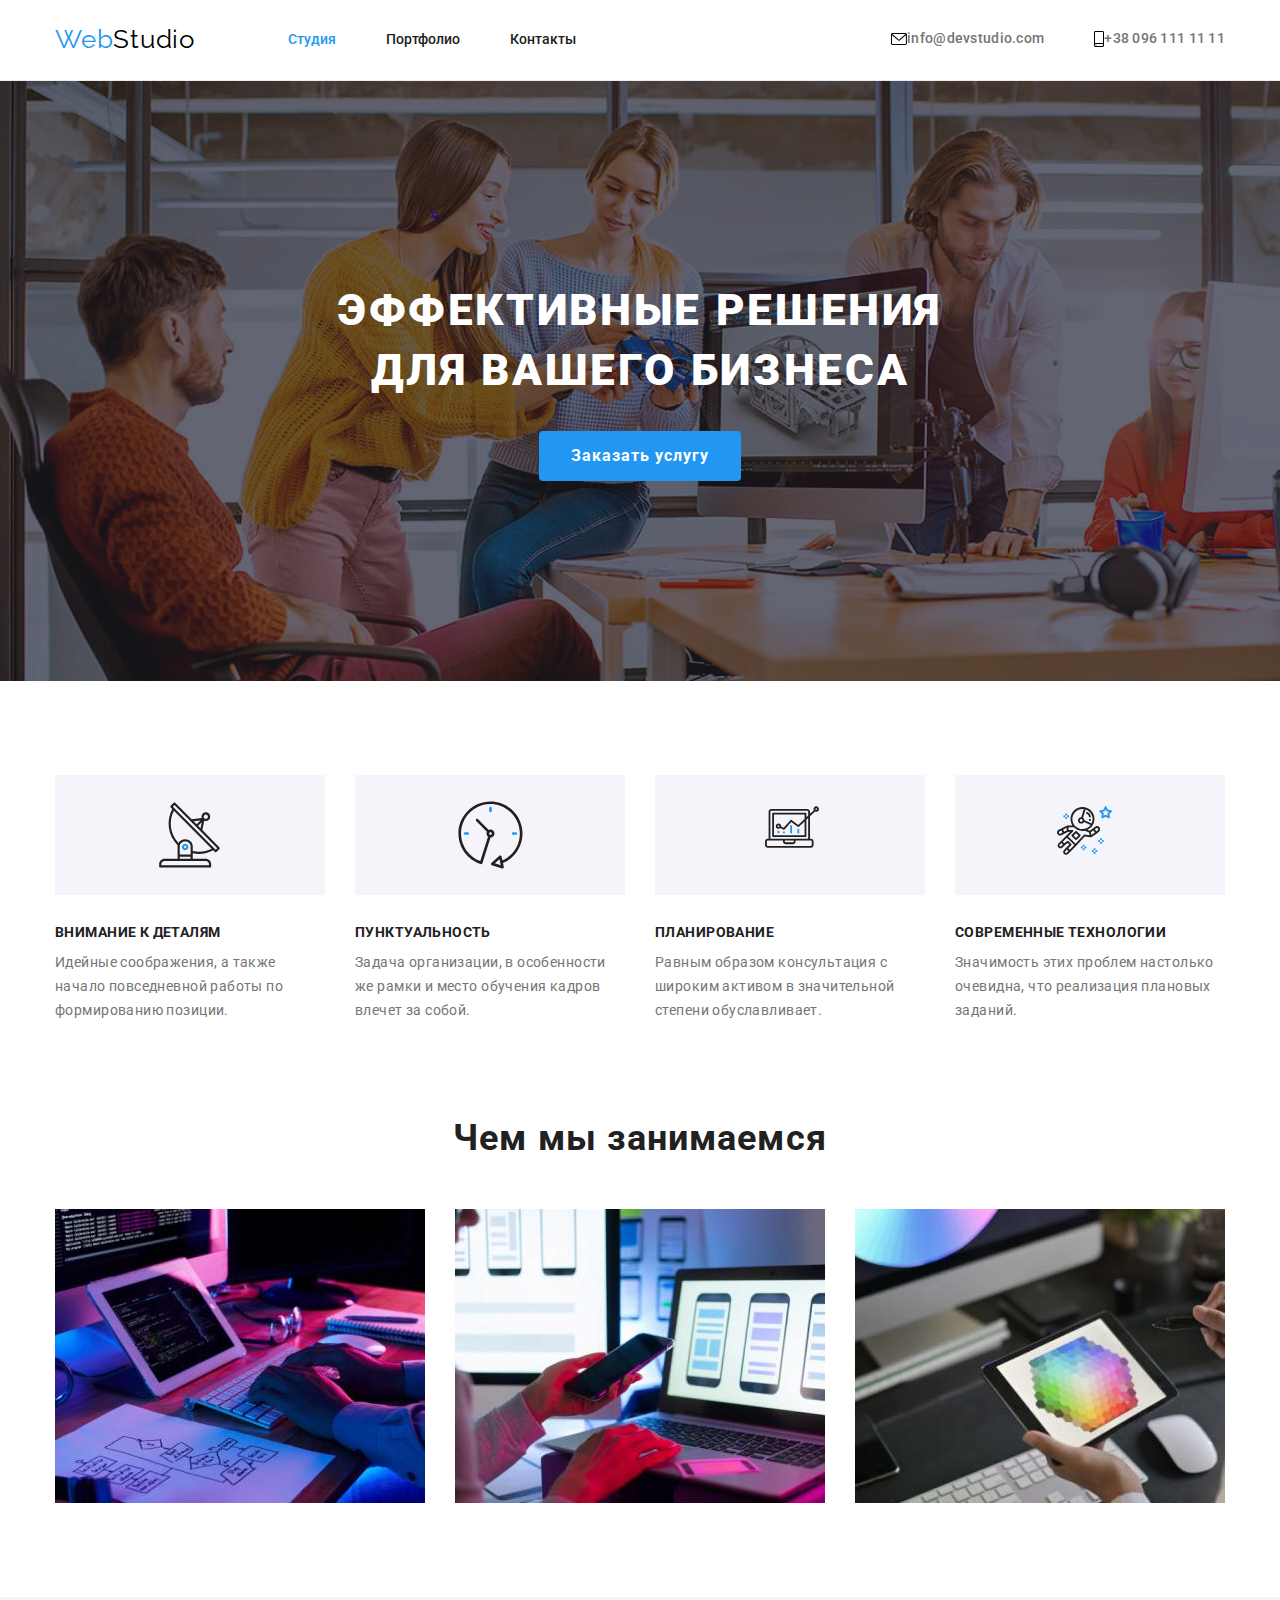
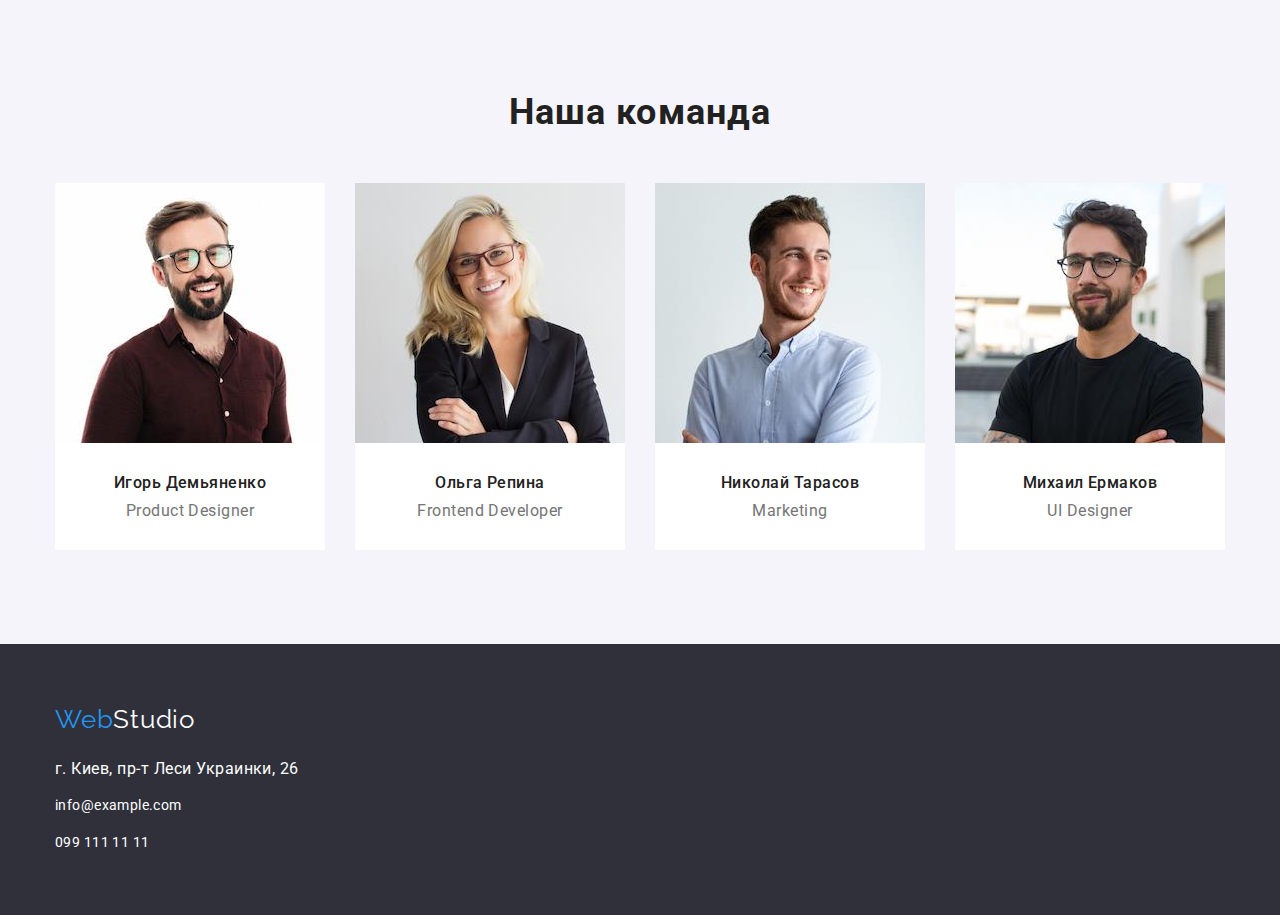
==== index.html @ 6b4dceb3 "edit5" ====
<!DOCTYPE html>
<html lang="ru">
<head>
    <meta charset="UTF-8">
    <meta http-equiv="X-UA-Compatible" content="IE=edge">
    <meta name="viewport" content="width=device-width, initial-scale=1.0">
    <title>Document</title>
</head>
<link rel="stylesheet" href="https://cdn.jsdelivr.net/npm/modern-normalize@1.1.0/modern-normalize.min.css">
<link href="https://fonts.googleapis.com/css2?family=Raleway:wght@700&family=Roboto:wght@400;500;700;900&display=swap" rel="stylesheet">
<link rel="stylesheet" href="./css/style.css">
<body>
    <header class="page-header line">
        <div class="container page-header-container">
<nav class="page-nav">
           <a href="./index.html" class="logo first">Web<span class="logo-color-header">Studio</span></a>
        <ul class="site-nav">
            <li class="menu-item"> <a href="./index.html" class="link curent first ">Студия</a></li>
            <li class="menu-item"> <a href="./portfolio.html" class="link first">Портфолио</a></li>
            <li class="menu-item"> <a href=""class="link first">Контакты</a></li>   
        </ul>     
</nav>
        <ul class="page-header-contacts">
    <li class="contacts"><a href="" class="mail"><svg class="mail" width="16" height="12">
        <use href="./images/sprite.svg#icon-envelope"></use>
    </svg>info@devstudio.com</a></li>
    <li class="contacts"><a href="" class="phone"><svg class="phone" width="10" height="16">
        <use href="./images/sprite.svg#icon-smartphone"></use>
    </svg>+38 096 111 11 11</a></li>
        </ul>
    </div>
    </header>
    <main>
        <!-- Hero -->
    <section class="hero">
        <div class="container">
        <h1 class="hero-title">ЭФФЕКТИВНЫЕ РЕШЕНИЯ <br>ДЛЯ ВАШЕГО БИЗНЕСА</h1>
        <button type="button" class="hero-button button">Заказать услугу</button>
        </div>
    </section>
    <!-- Section -->
    <section class="top">
        <div class="container">
        <h2 class="hidden">Наши особенности</h2>
        <ul class="content-item">
            <li class="width">
                <div class="section-icons"><svg width="65"; height="70"><use href=".//images/sprite.svg#icon-antenna"></use></svg></div>
                <h3 class="section-title">Внимание к деталям</h3>
                <p class="section-content">Идейные соображения, а также начало повседневной работы по формированию позиции.</p>
            </li>
            <li class="width">
                <div class="section-icons"><svg width="67"; height="70"><use href=".//images/sprite.svg#icon-clock"></use></svg></div>
                <h3 class="section-title">Пунктуальность</h3>
                <p class="section-content">Задача организации, в особенности же рамки и место обучения кадров влечет за собой.</p>
            </li>
            <li class="width">
                <div class="section-icons"><svg width="70"; height="54"><use href=".//images/sprite.svg#icon-diagram"></use></svg></div>
                <h3 class="section-title">Планирование</h3>
                <p class="section-content">Равным образом консультация с широким активом в значительной степени обуславливает.</p>
            </li>
            <li class="width">
                <div class="section-icons"><svg width="55"; height="61"><use href=".//images/sprite.svg#icon-astronaut"></use></svg></div>
                <h3 class="section-title">Современные технологии</h3>
                <p class="section-content">Значимость этих проблем настолько очевидна, что реализация плановых заданий.</p>
            </li>
        </ul>
        </div>
    </section>
    <section class="padding">
        <div class="container">
        <h3 class="title">Чем мы занимаемся</h3>
        <ul class="services">
            <li class="services-card"> <img src="./images/code.jpg" alt="написание кода" width="370"></li>
            <li class="services-card"> <img src="./images/aps.jpg" alt="создание приложений" width="370"></li>
            <li class="services-card"> <img src="./images/design.jpg" alt="Дизайн" width="370"></li>
        </ul>
        </div>
    </section>
    <!-- Title -->
    <section class="employe">
        <div class="container">
        <h2 class="title">Наша команда</h2>
        <ul class="employees">
            <li class="employees-card"><a href=""><img src="./images/ihor_demyanenko.jpg" alt="Игорь Демьяненко" width=270></a>
            <div class="employees-card-content-wrapper">
            <h3 class="title-list sub-title">Игорь Демьяненко</h3>
            <p lang="en" class="content-list sub-title"> Product Designer</p>
            </div>
        </li>
        <li class="employees-card"><img src="./images/olha_repina.jpg" alt="Ольга Репина" width="270"></a>
            <div class="employees-card-content-wrapper">
            <h3 class="title-list sub-title">Ольга Репина</h3>
            <p lang="en" class="content-list sub-title">Frontend Developer</p>
        </div>
        </li>
        <li class="employees-card"><img src="./images/nikolay_tarasov.jpg" alt="Николай Тарасов" width="270"></a>
        <div class="employees-card-content-wrapper">
            <h3 class="title-list sub-title">Николай Тарасов</h3>
            <p lang="en" class="content-list sub-title">Marketing</p>
        </div>
        </li>
        <li class="employees-card"><img src="./images/mikhail_ermakov.jpg" alt="Михаил Ермаков" width="270"></a>
            <div class="employees-card-content-wrapper">
            <h3 class="title-list sub-title">Михаил Ермаков</h3>
            <p lang="en" class="content-list">UI Designer</p>
        </div>
        </li>
        </ul>
        </div>
    </section>
    </main>
    <footer>
        <div class="container">
         <!-- Logo -->
        <a href="/" class="logo-footer">Web<span class="logo-color-footer">Studio</span></a>
    <address class="address">
        <p class="sub-title">г. Киев, пр-т Леси Украинки, 26</p> 
        <!-- Contacts -->
        <ul>
        <li class="sub-title"><a href="mailto:info@example.com" class="footer-contacts">info@example.com</a></li>
        <li class="sub-title"><a href="tel: 099 111 11 11" class="footer-contacts">099 111 11 11</a></li>
    </ul>
    </address>
        </div>
    </footer>
</body>
</html>
---- css/style.css ----
body{
    font-family: 'Roboto', sans-serif;
}
:root {
    --accent-color: #2196F3;
    --primary-font: 'Roboto';
    --secondary-font: 'Raleway';
    --primary-text-color: #212121;
    --secondary-text-color: #757575;
}
h1,h2,h3,h4,p{
    margin-top: 0;
    margin-bottom: 0;
}
ul,ol{
    margin-top: 0;
    margin-bottom: 0;
    padding-left: 0;
}
img{
    display: block;
}
button{
    cursor: pointer;
}
a{
    text-decoration: none;
}
ul{
    list-style: none;
}
/* Header */
.page-header{
    padding-top: 24px;
    padding-bottom: 25px;
}
.line{
    border-bottom: 1px solid #ECECEC;
}
.page-nav{
    display: flex;
    align-items: center;
}
.site-nav{
    display: flex;
    text-align: center;
    gap: 50px;
}
.site-nav .link{
  color: var(--primary-text-color);
  font-size: 14px;
  font-weight: 500;
  line-height: 1.14;
  letter-spacing: 2%;
}
.site-nav .link.curent{
    color: var(--accent-color)
}
.contacts:not(:last-child){
    margin-right: 50px;
}
.mail{
    color: var(--secondary-text-color);
    font-size: 14px;
    font-weight: 500;
    line-height: 1.14;
    letter-spacing: 0.02em;
    margin-left: auto;
    display: flex;
    align-items: center;
}
.mail::before:hover:focus{
    content:'';
    margin-right: 10px;
    color: var(--accent-color);
}
.phone{
    color: var(--secondary-text-color);
    font-size: 14px;
    font-weight: 500;
    line-height: 1.14;
    letter-spacing: 0.02em;
    display: flex;
    align-items: center; 
}
.phone::before:hover:focus{
    content:'';
    margin-right: 10px;
    color: var(--accent-color);
}
.mail:hover,:focus{
    color: var(--accent-color);
}
.phone:hover,:focus{
    color: var(--accent-color);
}
.container{
    width: 1200px;
    margin-left: auto;
    margin-right: auto;
    padding-left: 15px;
    padding-right: 15px;
}
.page-header-container{
    display: flex;
    align-items: center;
}
.page-header-contacts{
    margin-left: auto;
    display: flex;
}
/* Hero */
.hero .hero-button{
    color: #FFFFFF;
    background-color: var(--accent-color);
    font-size: 16px;
    font-weight: 700;
    line-height: 1.9;
    letter-spacing: 0.06em;
    text-align: center;
    padding-top: 10px;
    padding-bottom: 10px;
    padding-left: 32px;
    padding-right: 32px;
    border-radius: 4px;
}
.hero{
    background-color: rgba(196, 196, 196, 1);
    padding-top: 200px;
    padding-bottom: 200px;
    text-align: center;
    background-image: linear-gradient(rgba(47, 48, 58, 0.4), rgba(47, 48, 58, 0.4)), 
    url(../images/hero/bg.jpg);
    background-size: cover;
}
.hero-title{
    color: #FFFFFF;
    font-size: 44px;
    font-weight: 900;
    line-height: 1.36;
    letter-spacing: 0.06em;
    text-align: center;
    margin-bottom: 30px;
}
.hidden{
    display: none;
}
.top{
    padding-top: 94px;
}
/* Filter */
.main-portfolio-container{
    padding-top: 94px;
    padding-bottom: 94px;
}
.filter{
    display: flex;
    justify-content: center;
    margin-bottom: 50px;
    gap: 8px;
}
.button{
    font-family: inherit;
    border: 0ch;
    padding-top: 6px;
    padding-bottom: 6px;
    padding-left: 22px;
    padding-right: 22px;
    text-align: center;
    border-radius: 4px;
}
.filter .button{
    font-family: inherit;
    color:var(--primary-text-color); 
}
.filter .button{
    font-family: inherit;
    background-color: #F5F4FA;
}
.filter .button:hover,.filter .button:focus{
    color:#FFFFFF;
    background-color: var(--accent-color);    
}
/* Logo */
.logo{
    color: var(--accent-color);
    font-family: var(--secondary-font);
    font-size: 26px;
    line-height: 1.19;
    letter-spacing: 0.03em; 
    margin-right: 93px;
}
.logo-color-header{
    color: #000000;
}
.logo-color-footer{
    color: #FFFFFF;
}
/* Section */
.padding{
    padding-top: 94px;
    padding-bottom: 94px;
}
.width{
    width: 270px;
}
.content-item{
    display: flex;
    gap: 30px;
}
.services{
    display: flex;
    flex-wrap: wrap;
    gap: 30px;
}
.services-card{
flex-basis: calc((100% - 60px)/3);
}
.section-icons{
    height: 120px;
    background-color:#F5F4FA;
    margin-bottom: 30px;
    padding-left: 102.34px;
    padding-top: 25px;
}
.section-title{
    color: var(--primary-text-color);
    font-size: 14px;
    font-weight: 700;
    line-height: 1.14;
    letter-spacing: 0.03em;
    text-align: left;
    text-transform: uppercase;
    margin-bottom: 10px;
}
.section-content{
    color: var(--secondary-text-color);
    font-size: 14px;
    line-height: 1.71;
    letter-spacing: 0.03em;
    text-align: left;
    gap: 30px;
}
/* Title */
.employe{
    padding-top: 94px;
    padding-bottom: 94px;
    background-color: #F5F4FA;
    padding-bottom: 94px;
}
.employees{
    display: flex;
    flex-wrap: wrap;
    gap: 30px;
}
.employees-card{
    flex-basis: calc((100% - 90px)/4);
}
.employees-card-content-wrapper{
    padding-top: 30px;
    padding-bottom: 30px;
    text-align: center;
    background-color:#FFFFFF;
}
.title{
    color: var(--primary-text-color);
    font-size: 36px;
    font-weight: 700;
    line-height: 1.17;
    letter-spacing: 0.03em;
    text-align: center;
    margin-bottom: 50px;
}
.title-list{
    color: var(--primary-text-color);
    font-size: 16px;
    font-weight: 500;
    line-height: 1.19;
    letter-spacing: 0.03em;
    margin-bottom: 10px;
}
.content-list{
    color: var(--secondary-text-color);
    font-size: 16px;
    font-weight: 400;
    line-height: 1.19;
    letter-spacing: 0.03em;
}
address{
   font-style: normal;
   color: rgba(255, 255, 255, 1);
   line-height: 1.71;
   letter-spacing: 0.03em;
}
/* Portfolio */
.second-list-title{
    color: var(--primary-text-color);
    font-size: 18px;
    font-weight: 700;
    line-height: 2;
    letter-spacing: 0.06em;
    margin-bottom: 4px;
}
.second-list-content{
    color: var(--secondary-text-color); 
    line-height: 1.88;
    letter-spacing: 0.03em;
}
.porffolio-card-content-wrapper{
    border-top: none;
    padding-top: 20px;
    padding-bottom: 20px;
    padding-left: 24px;
    text-align: left;
    border: 1px solid rgba(238, 238, 238, 1);
    background-color:#FFFFFF;
    border-top: none;
}
/* Contacts */
.sub-title:not(:last-child){
    margin-bottom: 9px;
}
.logo-footer{
    color: var(--accent-color);
    font-family: var(--secondary-font);
    font-size: 26px;
    line-height: 1.19;
    letter-spacing: 0.03em;
    display: block;
    margin-bottom: 20px;
}
.footer-contacts{
    font-style: normal;
    color: #FFFFFF;
    font-size: 14px;
    font-weight: 400;
    line-height: 1.71;
    letter-spacing: 0.03em;
}
footer{
    background-color: #2F303A;
    padding-top: 60px;
    padding-bottom: 60px;
}
.footer-top{
 padding-top: 60px;
}
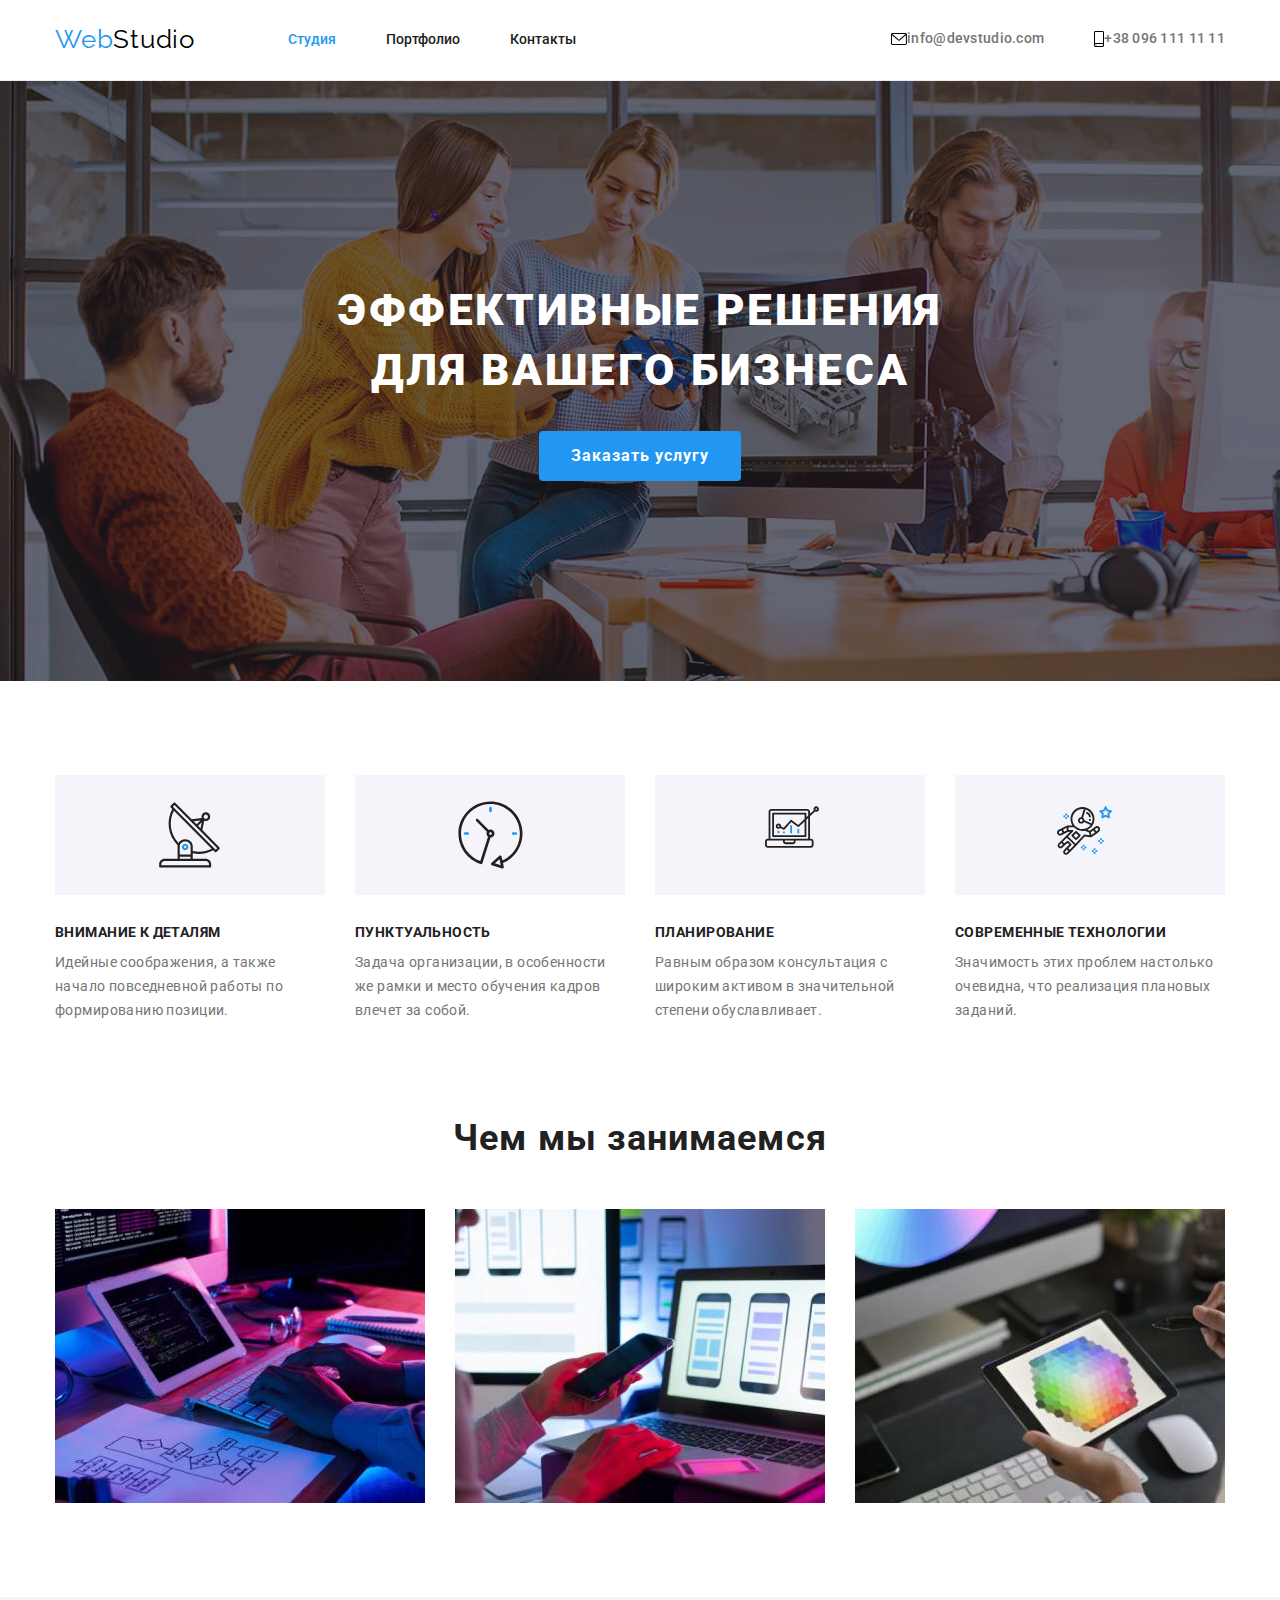
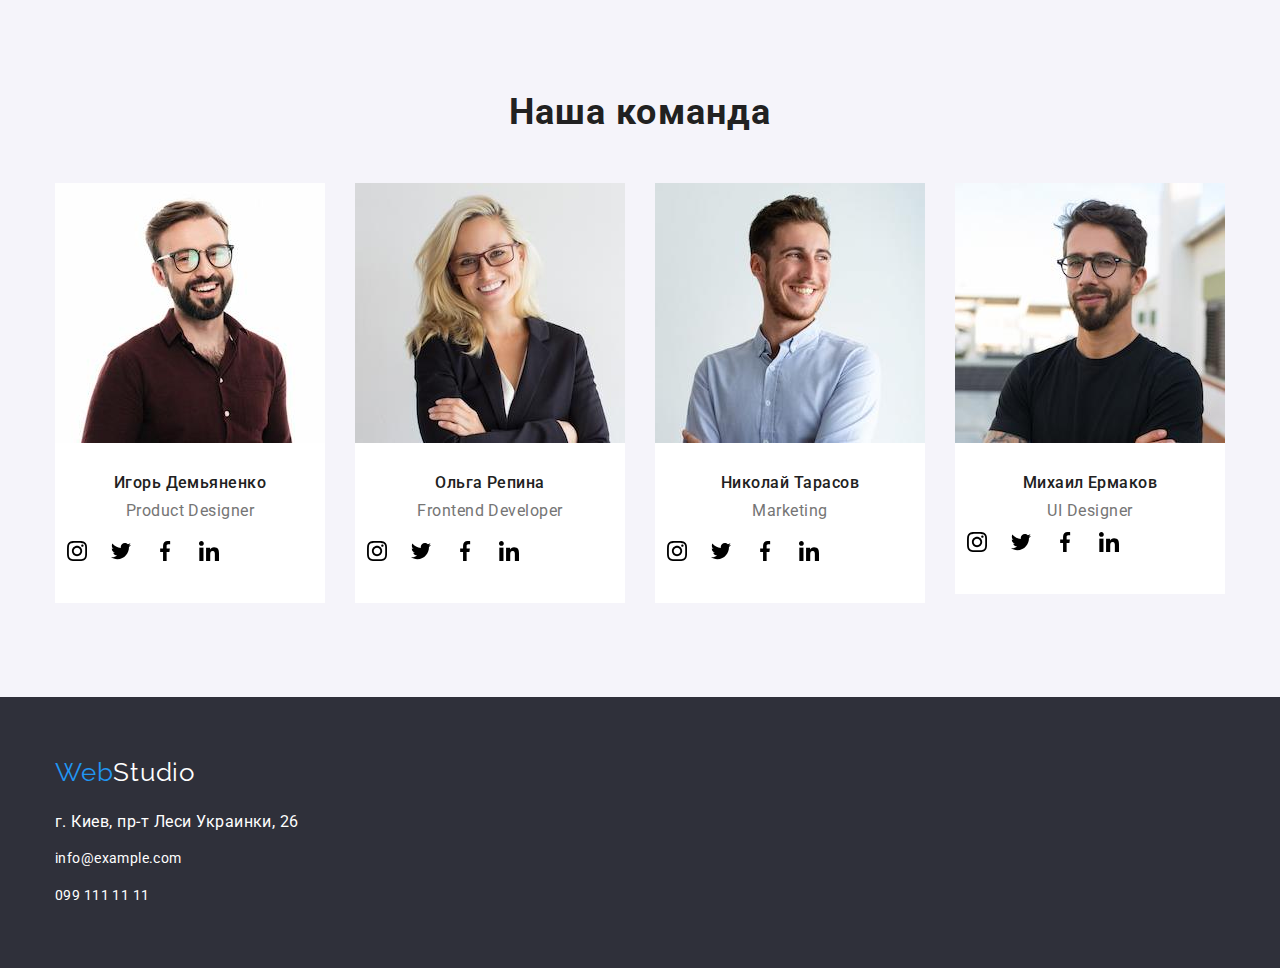
==== commit 2c29f0fc: "5" ====
--- a/index.html
+++ b/index.html
@@ -85,24 +85,112 @@
             <div class="employees-card-content-wrapper">
             <h3 class="title-list sub-title">Игорь Демьяненко</h3>
             <p lang="en" class="content-list sub-title"> Product Designer</p>
+            <ul class="social-list list">
+                <li class="social-list-item"><a href=""class="social-list-link"><svg class="social-list-icon" width="20" height="20">
+                <use href="./images/sprite.svg#icon-instagram"></use>
+                </svg>
+                </a>
+                </li>
+                <li class="social-list-item"><a href=""class="social-list-link"><svg class="social-list-icon" width="20" height="20">
+                <use href="./images/sprite.svg#icon-twitter"></use>
+                </svg>
+                </a>
+                </li>
+                 <li class="social-list-item"><a href=""class="social-list-link"><svg class="social-list-icon" width="20" height="20">
+                <use href="./images/sprite.svg#icon-facebook"></use>
+                </svg>
+                </a>
+                </li>
+                <li class="social-list-item"><a href=""class="social-list-link"><svg class="social-list-icon" width="20" height="20">
+                <use href="./images/sprite.svg#icon-linkedin"></use>
+                </svg>
+                </a>
+                </li>
+            </ul>
             </div>
         </li>
         <li class="employees-card"><img src="./images/olha_repina.jpg" alt="Ольга Репина" width="270"></a>
             <div class="employees-card-content-wrapper">
             <h3 class="title-list sub-title">Ольга Репина</h3>
             <p lang="en" class="content-list sub-title">Frontend Developer</p>
+            <ul class="social-list list">
+                <li class="social-list-item"><a href=""class="social-list-link"><svg class="social-list-icon" width="20" height="20">
+                <use href="./images/sprite.svg#icon-instagram"></use>
+                </svg>
+                </a>
+                </li>
+                <li class="social-list-item"><a href=""class="social-list-link"><svg class="social-list-icon" width="20" height="20">
+                <use href="./images/sprite.svg#icon-twitter"></use>
+                </svg>
+                </a>
+                </li>
+                 <li class="social-list-item"><a href=""class="social-list-link"><svg class="social-list-icon" width="20" height="20">
+                <use href="./images/sprite.svg#icon-facebook"></use>
+                </svg>
+                </a>
+                </li>
+                <li class="social-list-item"><a href=""class="social-list-link"><svg class="social-list-icon" width="20" height="20">
+                <use href="./images/sprite.svg#icon-linkedin"></use>
+                </svg>
+                </a>
+                </li>
+            </ul>
         </div>
         </li>
         <li class="employees-card"><img src="./images/nikolay_tarasov.jpg" alt="Николай Тарасов" width="270"></a>
         <div class="employees-card-content-wrapper">
             <h3 class="title-list sub-title">Николай Тарасов</h3>
             <p lang="en" class="content-list sub-title">Marketing</p>
+            <ul class="social-list list">
+                <li class="social-list-item"><a href=""class="social-list-link"><svg class="social-list-icon" width="20" height="20">
+                <use href="./images/sprite.svg#icon-instagram"></use>
+                </svg>
+                </a>
+                </li>
+                <li class="social-list-item"><a href=""class="social-list-link"><svg class="social-list-icon" width="20" height="20">
+                <use href="./images/sprite.svg#icon-twitter"></use>
+                </svg>
+                </a>
+                </li>
+                 <li class="social-list-item"><a href=""class="social-list-link"><svg class="social-list-icon" width="20" height="20">
+                <use href="./images/sprite.svg#icon-facebook"></use>
+                </svg>
+                </a>
+                </li>
+                <li class="social-list-item"><a href=""class="social-list-link"><svg class="social-list-icon" width="20" height="20">
+                <use href="./images/sprite.svg#icon-linkedin"></use>
+                </svg>
+                </a>
+                </li>
+            </ul>
         </div>
         </li>
         <li class="employees-card"><img src="./images/mikhail_ermakov.jpg" alt="Михаил Ермаков" width="270"></a>
             <div class="employees-card-content-wrapper">
             <h3 class="title-list sub-title">Михаил Ермаков</h3>
             <p lang="en" class="content-list">UI Designer</p>
+            <ul class="social-list list">
+                <li class="social-list-item"><a href=""class="social-list-link"><svg class="social-list-icon" width="20" height="20">
+                <use href="./images/sprite.svg#icon-instagram"></use>
+                </svg>
+                </a>
+                </li>
+                <li class="social-list-item"><a href=""class="social-list-link"><svg class="social-list-icon" width="20" height="20">
+                <use href="./images/sprite.svg#icon-twitter"></use>
+                </svg>
+                </a>
+                </li>
+                 <li class="social-list-item"><a href=""class="social-list-link"><svg class="social-list-icon" width="20" height="20">
+                <use href="./images/sprite.svg#icon-facebook"></use>
+                </svg>
+                </a>
+                </li>
+                <li class="social-list-item"><a href=""class="social-list-link"><svg class="social-list-icon" width="20" height="20">
+                <use href="./images/sprite.svg#icon-linkedin"></use>
+                </svg>
+                </a>
+                </li>
+            </ul>
         </div>
         </li>
         </ul>
--- a/css/style.css
+++ b/css/style.css
@@ -261,6 +261,18 @@
     padding-bottom: 30px;
     text-align: center;
     background-color:#FFFFFF;
+}
+.social-list{
+    display: flex;
+}
+.social-list-link{
+    display: flex;
+    justify-content: center;
+    align-items: center;
+    width: 44px;
+    height: 44px;
+    border-radius: 50%;
+    background-color: #FFFFFF;
 }
 .title{
     color: var(--primary-text-color);
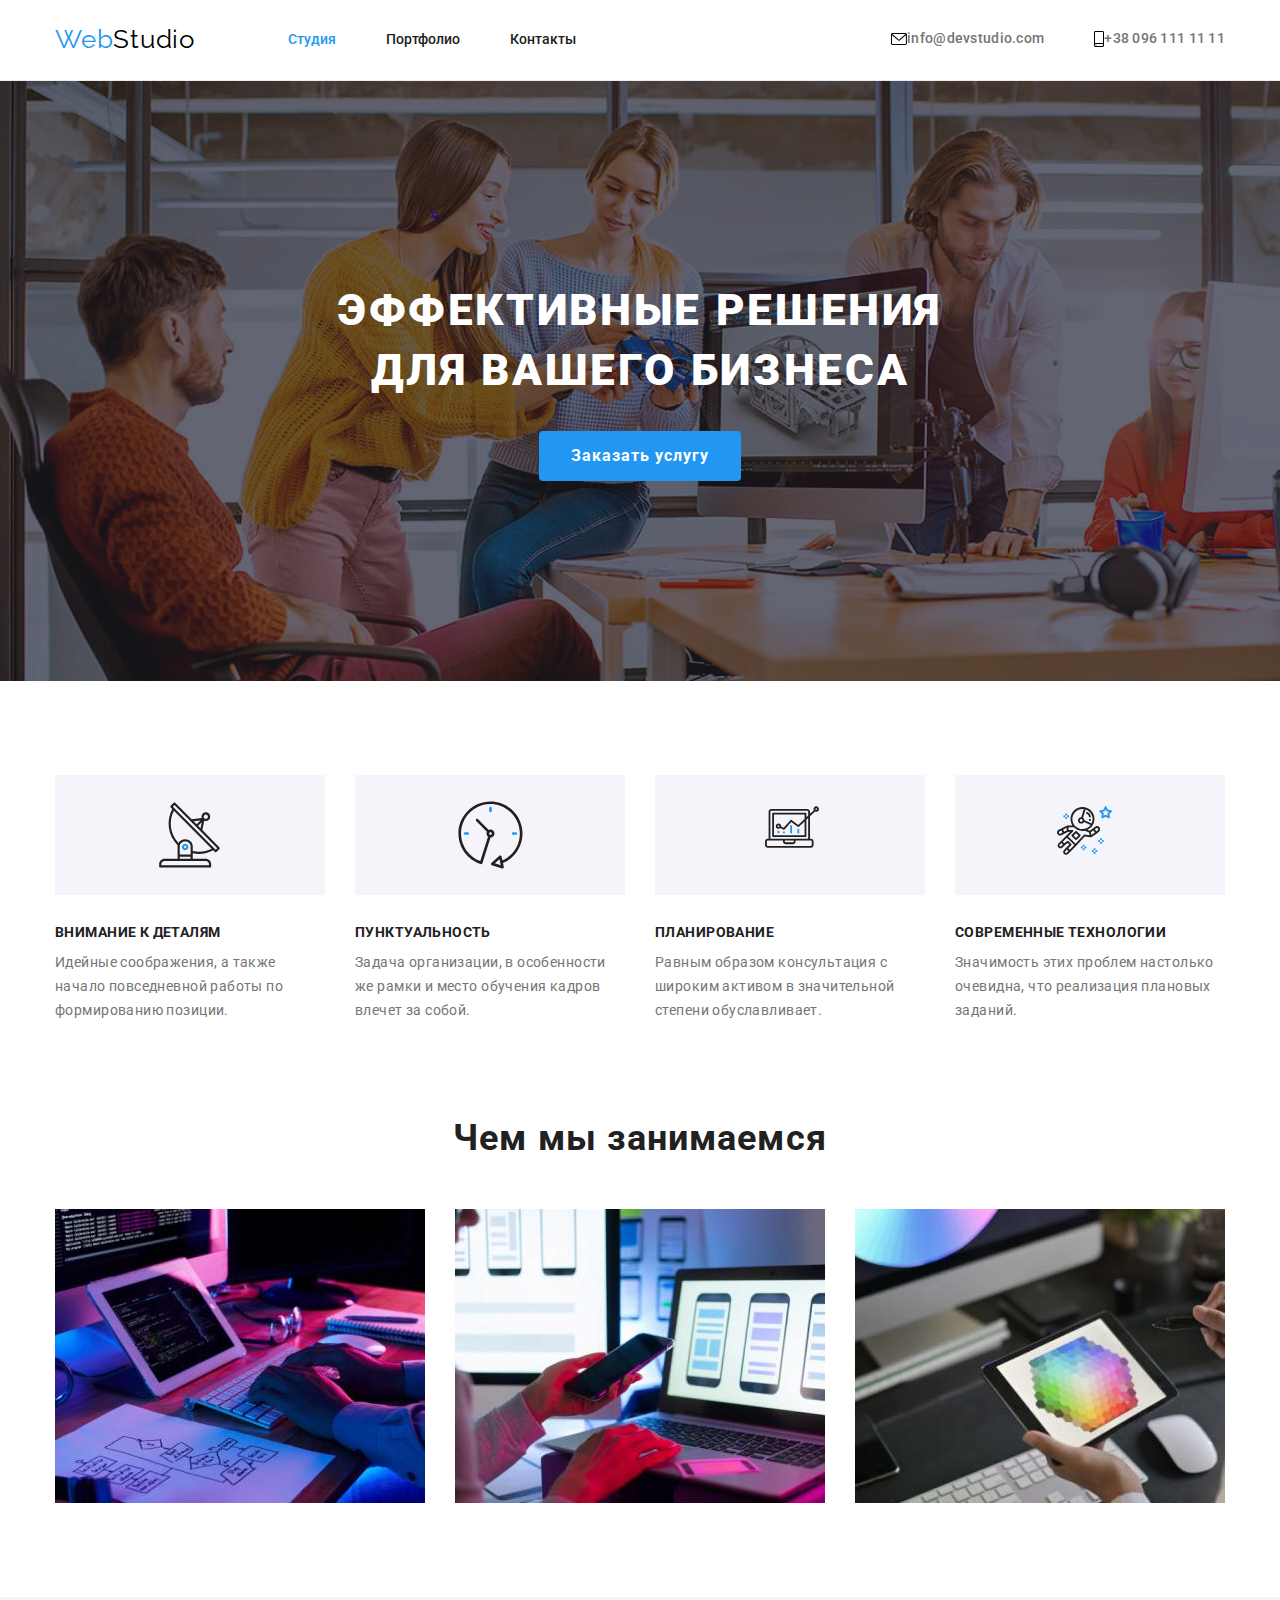
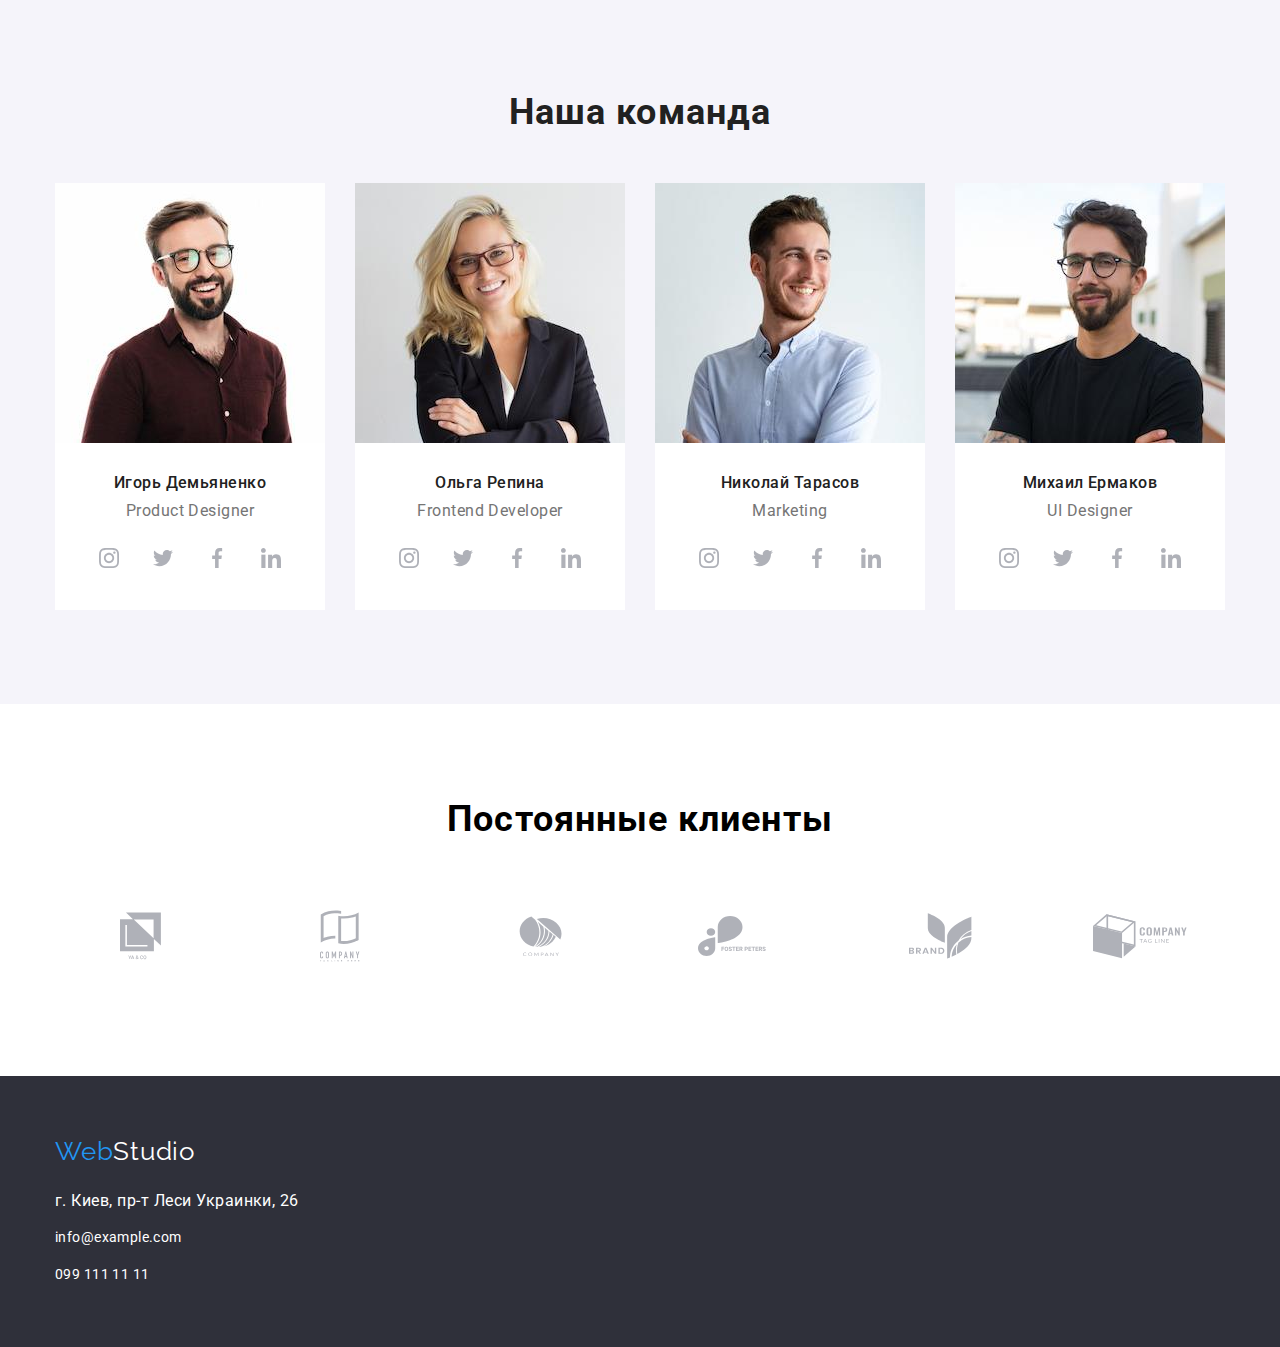
==== commit 550cd318: "7" ====
--- a/index.html
+++ b/index.html
@@ -196,6 +196,20 @@
         </ul>
         </div>
     </section>
+    <!-- Partners -->
+    <section class="partners">
+        <div class="container">
+        <h2 class="title-partners">Постоянные клиенты</h2>
+        <ul class="partners-list">
+            <li class="partner-list-item"><a href="" class="partner-list-link"><svg class="partner-list-icon" width="41" heidth="47"><use href="./images/sprite.svg#icon-client_1"></use></svg></a></li>
+            <li class="partner-list-item"><a href="" class="partner-list-link"><svg class="partner-list-icon" width="40" heidth="52"><use href="./images/sprite.svg#icon-client_2"></use></svg></a></li>
+            <li class="partner-list-item"><a href="" class="partner-list-link"><svg class="partner-list-icon" width="43" heidth="41"><use href="./images/sprite.svg#icon-client_3"></use></svg></a></li>
+            <li class="partner-list-item"><a href="" class="partner-list-link"><svg class="partner-list-icon" width="84" heidth="41"><use href="./images/sprite.svg#icon-client_4"></use></svg></a></li>
+            <li class="partner-list-item"><a href="" class="partner-list-link"><svg class="partner-list-icon" width="63" heidth="45"><use href="./images/sprite.svg#icon-client_5"></use></svg></a></li>
+            <li class="partner-list-item"><a href="" class="partner-list-link"><svg class="partner-list-icon" width="94" heidth="44"><use href="./images/sprite.svg#icon-client_6"></use></svg></a></li>
+        </ul>
+    </div>
+    </section>
     </main>
     <footer>
         <div class="container">
--- a/css/style.css
+++ b/css/style.css
@@ -83,15 +83,18 @@
     display: flex;
     align-items: center; 
 }
-.phone::before:hover:focus{
+.phone::before:hover,
+.phone::before:focus{
     content:'';
     margin-right: 10px;
+    fill: currentColor;
+}
+.mail:hover,
+.mail:focus{
     color: var(--accent-color);
 }
-.mail:hover,:focus{
-    color: var(--accent-color);
-}
-.phone:hover,:focus{
+.phone:hover,
+.phone:focus{
     color: var(--accent-color);
 }
 .container{
@@ -264,6 +267,9 @@
 }
 .social-list{
     display: flex;
+    justify-content: center;
+    gap: 10px;
+    margin-top: 16px;
 }
 .social-list-link{
     display: flex;
@@ -273,6 +279,49 @@
     height: 44px;
     border-radius: 50%;
     background-color: #FFFFFF;
+}
+.social-list-link:hover,
+.social-list-link:focus{
+    background-color: var(--accent-color);
+}
+.social-list-link:hover .social-list-icon,
+.social-list-link:focus .social-list-icon{
+    fill: #FFFFFF;
+}
+.social-list-icon{
+    fill:#AFB1B8;
+}
+/* Partners */
+.title-partners{
+    font-size: 36px;
+    font-weight: 700;
+    line-height: 1.17;
+    letter-spacing: 0.03em;
+    text-align: center;
+    padding-top: 94px;
+}
+.partners-list{
+    display: flex;
+    justify-content: center;
+    gap: 30px;
+    margin-top: 50px;
+    padding-bottom: 94px;
+}
+.partner-list-link{
+    display: flex;
+    justify-content: center;
+    align-items: center;
+    width: 170px;
+    height: 92px;
+    border:rgba(175, 177, 184, 1);
+    border-radius: 4px;
+}
+.partner-list-icon{
+    fill:#AFB1B8; 
+}
+.partner-list-link:hover,
+.partner-list-link:focus{
+    background-color: var(--accent-color);
 }
 .title{
     color: var(--primary-text-color);
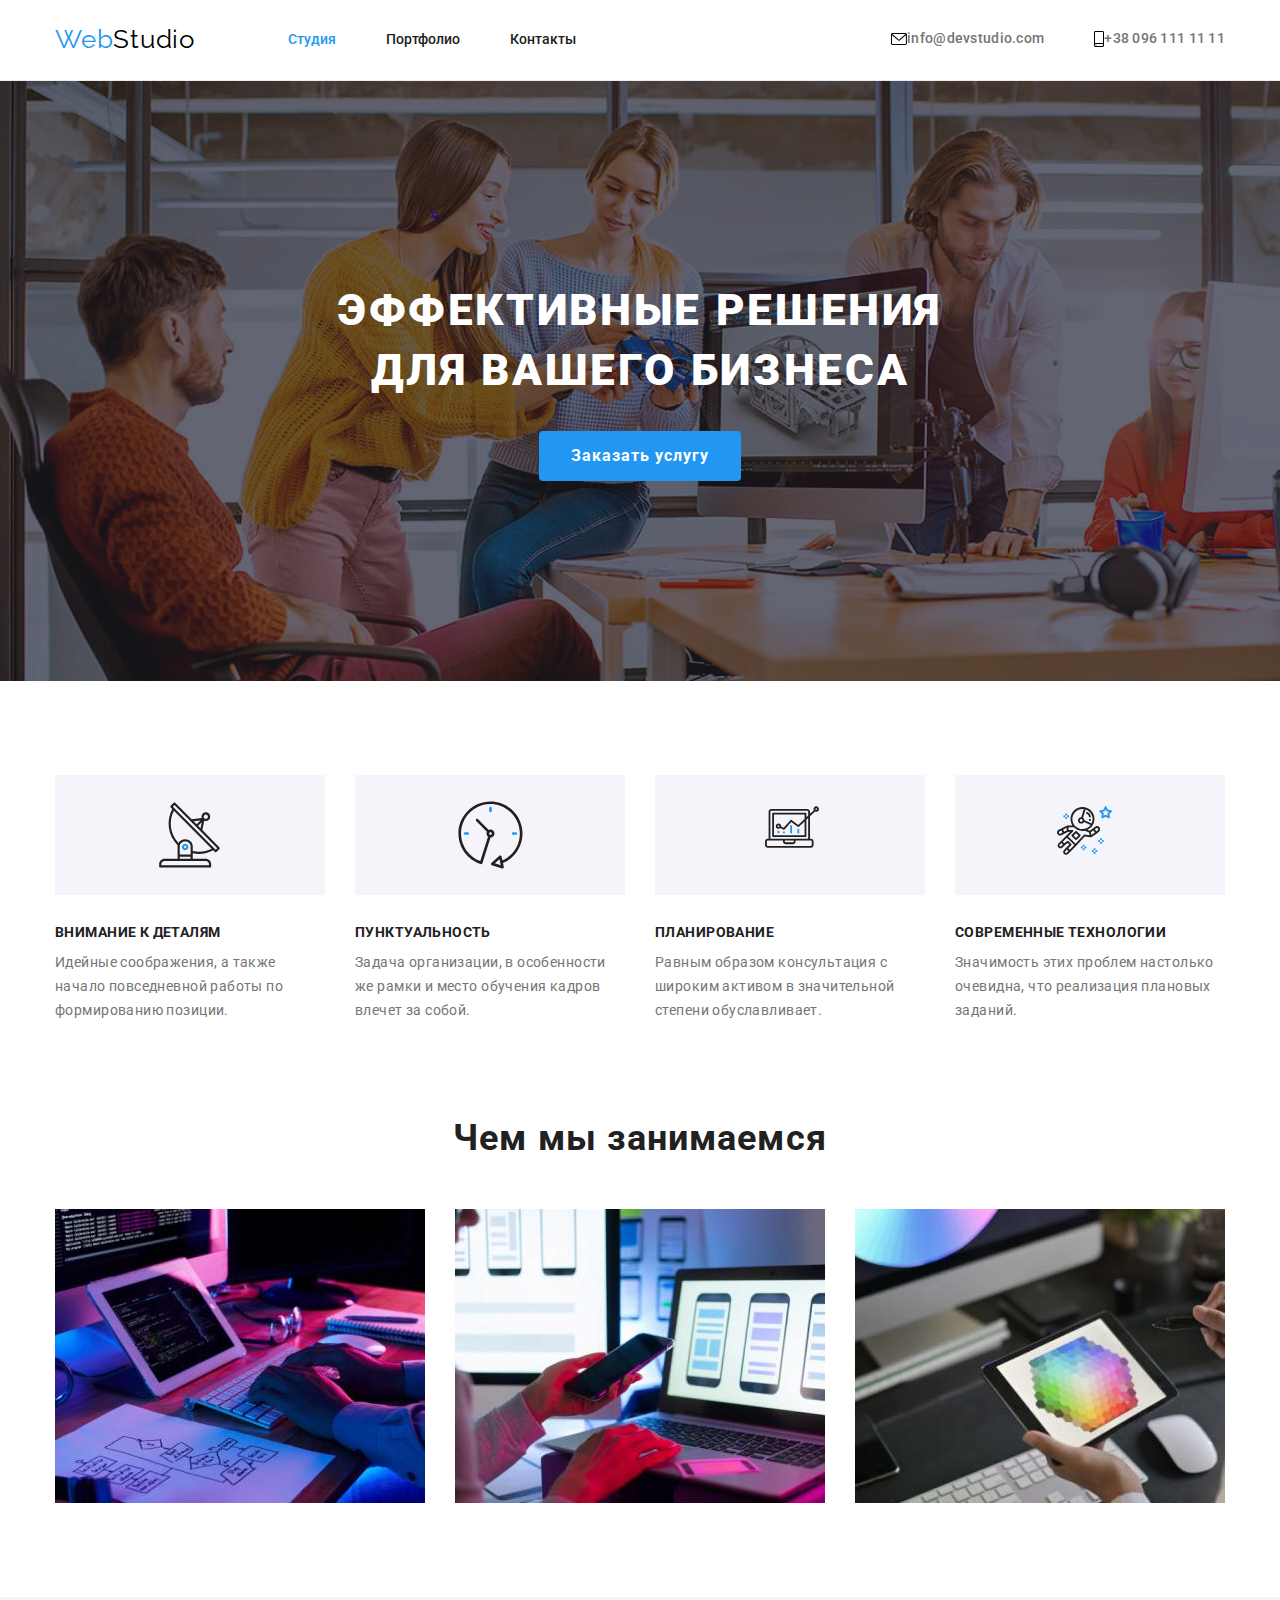
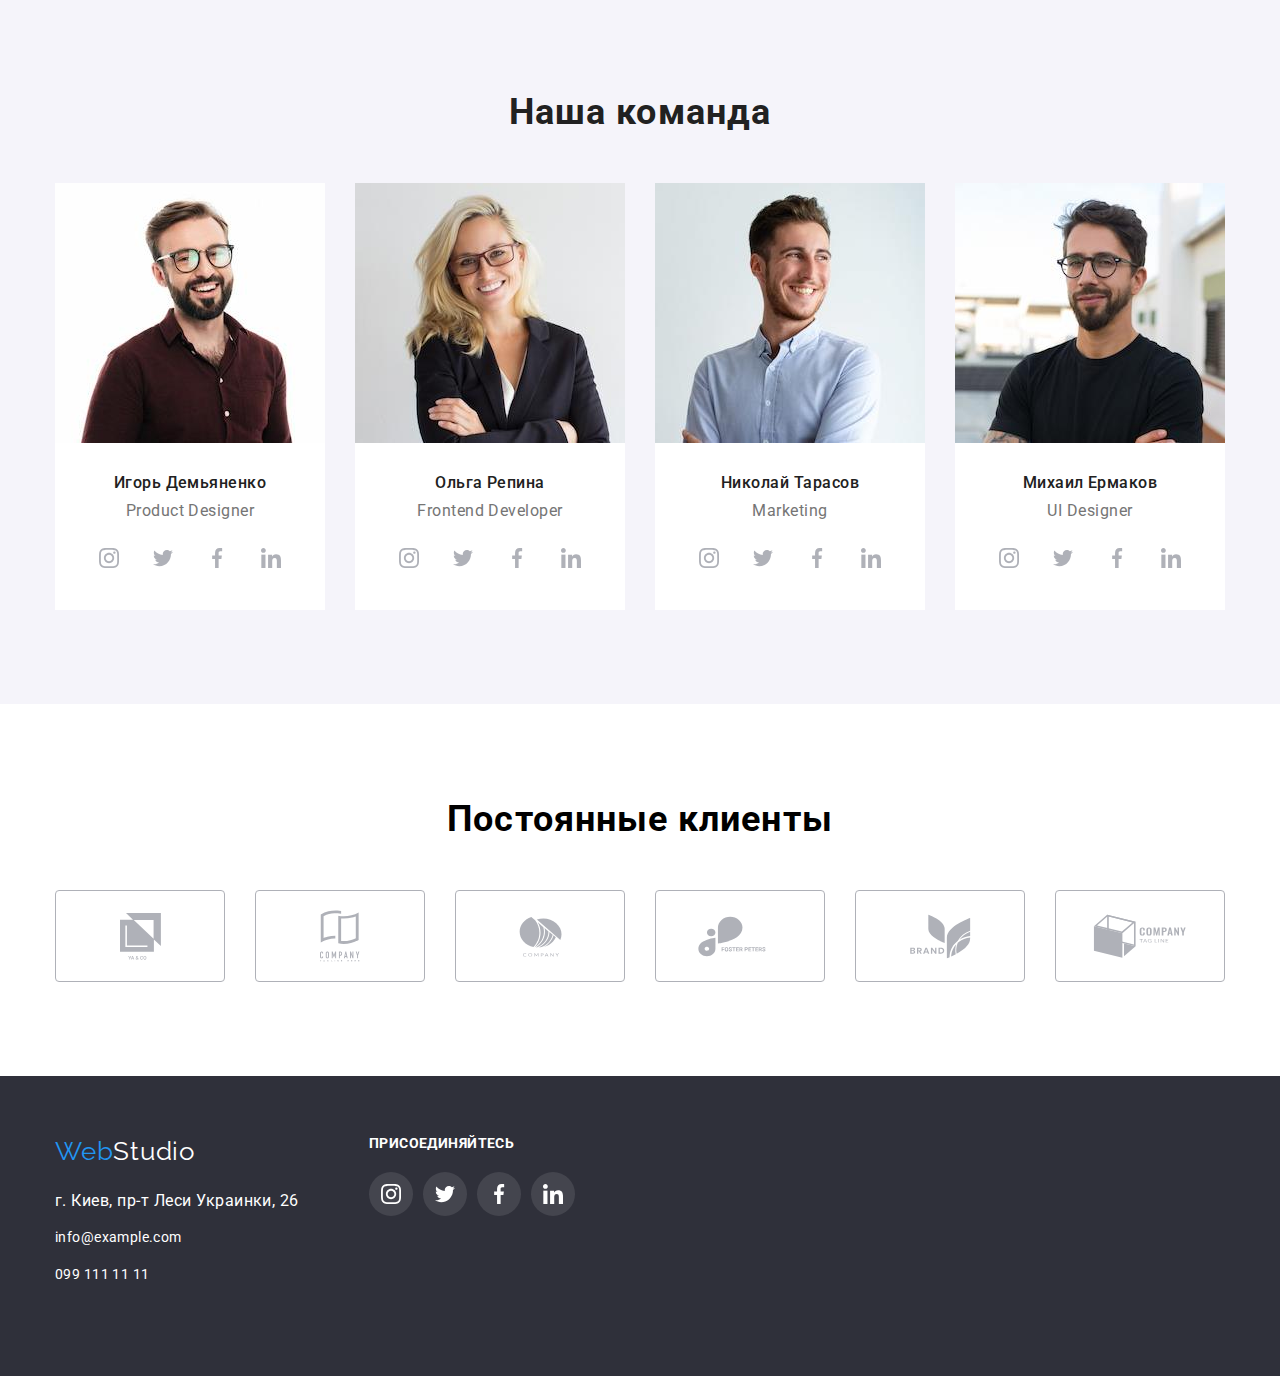
==== commit 080465a8: "1" ====
--- a/index.html
+++ b/index.html
@@ -201,19 +201,20 @@
         <div class="container">
         <h2 class="title-partners">Постоянные клиенты</h2>
         <ul class="partners-list">
-            <li class="partner-list-item"><a href="" class="partner-list-link"><svg class="partner-list-icon" width="41" heidth="47"><use href="./images/sprite.svg#icon-client_1"></use></svg></a></li>
-            <li class="partner-list-item"><a href="" class="partner-list-link"><svg class="partner-list-icon" width="40" heidth="52"><use href="./images/sprite.svg#icon-client_2"></use></svg></a></li>
-            <li class="partner-list-item"><a href="" class="partner-list-link"><svg class="partner-list-icon" width="43" heidth="41"><use href="./images/sprite.svg#icon-client_3"></use></svg></a></li>
-            <li class="partner-list-item"><a href="" class="partner-list-link"><svg class="partner-list-icon" width="84" heidth="41"><use href="./images/sprite.svg#icon-client_4"></use></svg></a></li>
-            <li class="partner-list-item"><a href="" class="partner-list-link"><svg class="partner-list-icon" width="63" heidth="45"><use href="./images/sprite.svg#icon-client_5"></use></svg></a></li>
-            <li class="partner-list-item"><a href="" class="partner-list-link"><svg class="partner-list-icon" width="94" heidth="44"><use href="./images/sprite.svg#icon-client_6"></use></svg></a></li>
+            <li><a href="" class="partner-list-link"><svg class="partner-list-icon" width="41" height="47"><use href="./images/sprite.svg#icon-client_1"></use></svg></a></li>
+            <li><a href="" class="partner-list-link"><svg class="partner-list-icon" width="40" height="52"><use href="./images/sprite.svg#icon-client_2"></use></svg></a></li>
+            <li><a href="" class="partner-list-link"><svg class="partner-list-icon" width="43" height="41"><use href="./images/sprite.svg#icon-client_3"></use></svg></a></li>
+            <li><a href="" class="partner-list-link"><svg class="partner-list-icon" width="84" height="41"><use href="./images/sprite.svg#icon-client_4"></use></svg></a></li>
+            <li><a href="" class="partner-list-link"><svg class="partner-list-icon" width="63" height="45"><use href="./images/sprite.svg#icon-client_5"></use></svg></a></li>
+            <li><a href="" class="partner-list-link"><svg class="partner-list-icon" width="94" height="44"><use href="./images/sprite.svg#icon-client_6"></use></svg></a></li>
         </ul>
     </div>
     </section>
     </main>
     <footer>
-        <div class="container">
+        <div class="container footer-general-container">
          <!-- Logo -->
+         <div class="block-contact">
         <a href="/" class="logo-footer">Web<span class="logo-color-footer">Studio</span></a>
     <address class="address">
         <p class="sub-title">г. Киев, пр-т Леси Украинки, 26</p> 
@@ -224,6 +225,15 @@
     </ul>
     </address>
         </div>
+        <div class="block-social">
+            <h3 class="footer-title">ПРИСОЕДИНЯЙТЕСЬ</h3>
+            <ul class="footer-social-list list">
+                <li><a href="" class="footer-social-link"><svg class="footer-social-icon" width="20" height="20"><use href="./images/sprite.svg#icon-instagram"></use></svg></a></li>
+                <li><a href="" class="footer-social-link"><svg class="footer-social-icon" width="20" height="20"><use href="./images/sprite.svg#icon-twitter"></use></svg></a></li>
+                <li><a href="" class="footer-social-link"><svg class="footer-social-icon" width="20" height="20"><use href="./images/sprite.svg#icon-facebook"></use></svg></a></li>
+                <li><a href="" class="footer-social-link"><svg class="footer-social-icon" width="20" height="20"><use href="./images/sprite.svg#icon-linkedin"></use></svg></a></li>
+        </div>
+        </div>      
     </footer>
 </body>
 </html>--- a/css/style.css
+++ b/css/style.css
@@ -315,13 +315,19 @@
     height: 92px;
     border:rgba(175, 177, 184, 1);
     border-radius: 4px;
+    border: 1px solid rgba(175, 177, 184, 1);
+    
 }
 .partner-list-icon{
     fill:#AFB1B8; 
 }
 .partner-list-link:hover,
 .partner-list-link:focus{
-    background-color: var(--accent-color);
+    border: solid var(--accent-color);
+}
+.partner-list-link:hover .partner-list-icon,
+.partner-list-link:focus .partner-list-icon{
+    fill: var(--accent-color);
 }
 .title{
     color: var(--primary-text-color);
@@ -406,6 +412,47 @@
 .footer-top{
  padding-top: 60px;
 }
+.footer-title{
+    font-family: Roboto;
+    font-size: 14px;
+    font-weight: 700;
+    line-height: 1.14;
+    letter-spacing: 0.03em;
+    text-align: left;
+    color: rgba(255, 255, 255, 1);
+    
+}
+.footer-social-list{
+    display: flex;
+    justify-content: center;
+    gap: 10px;
+    margin-top: 20px;
+}
+.block-social{
+   width: 206px;
+   height: 80px;
+   margin-bottom: 100px;
+   margin-left: 70px;
+}
+.footer-social-link{
+    display: flex;
+    justify-content: center;
+    align-items: center;
+    width: 44px;
+    height: 44px;
+    border-radius: 50%;
+    background-color: rgba(255, 255, 255, 0.1);
+}
+.footer-social-icon{
+    fill: #FFFFFF;
+}
+.footer-social-link:hover,
+.footer-social-link:focus{
+background-color: var(--accent-color);
+}
+.footer-general-container{
+    display: flex;
+}
 
 
 
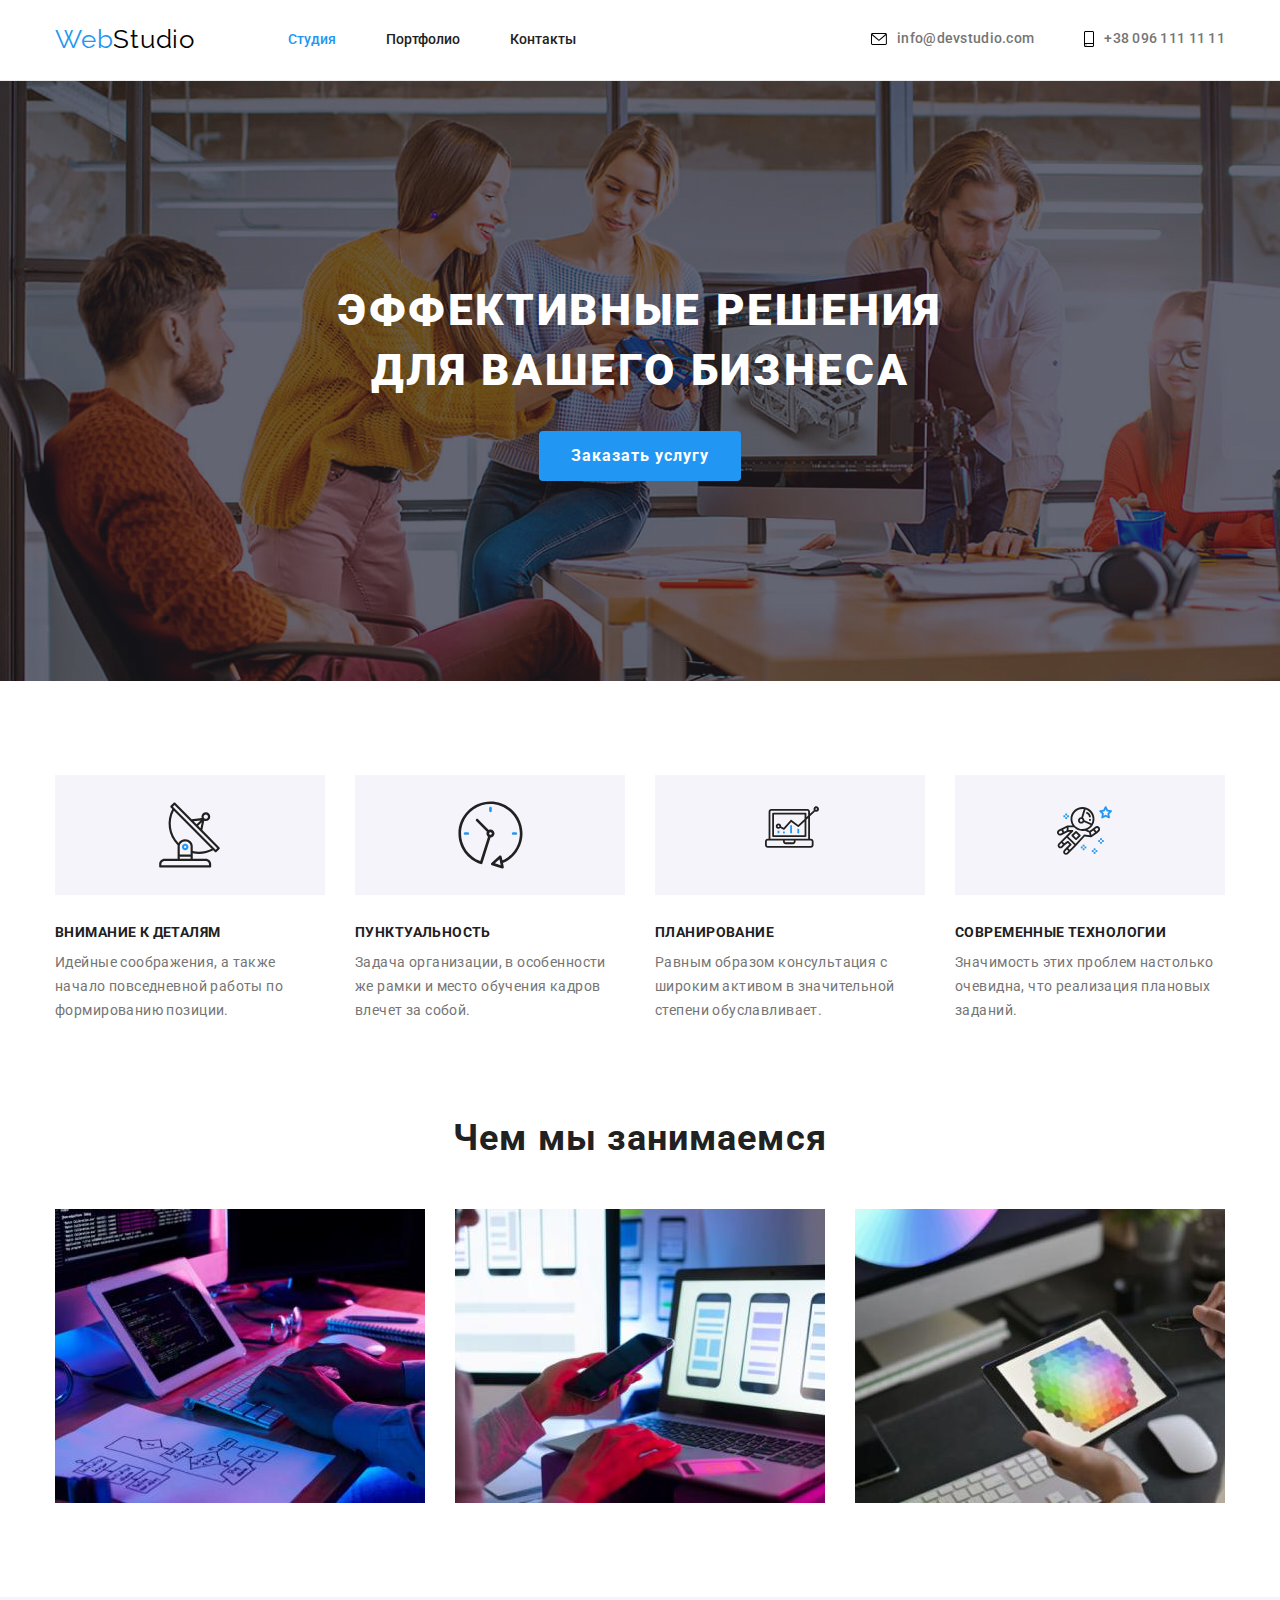
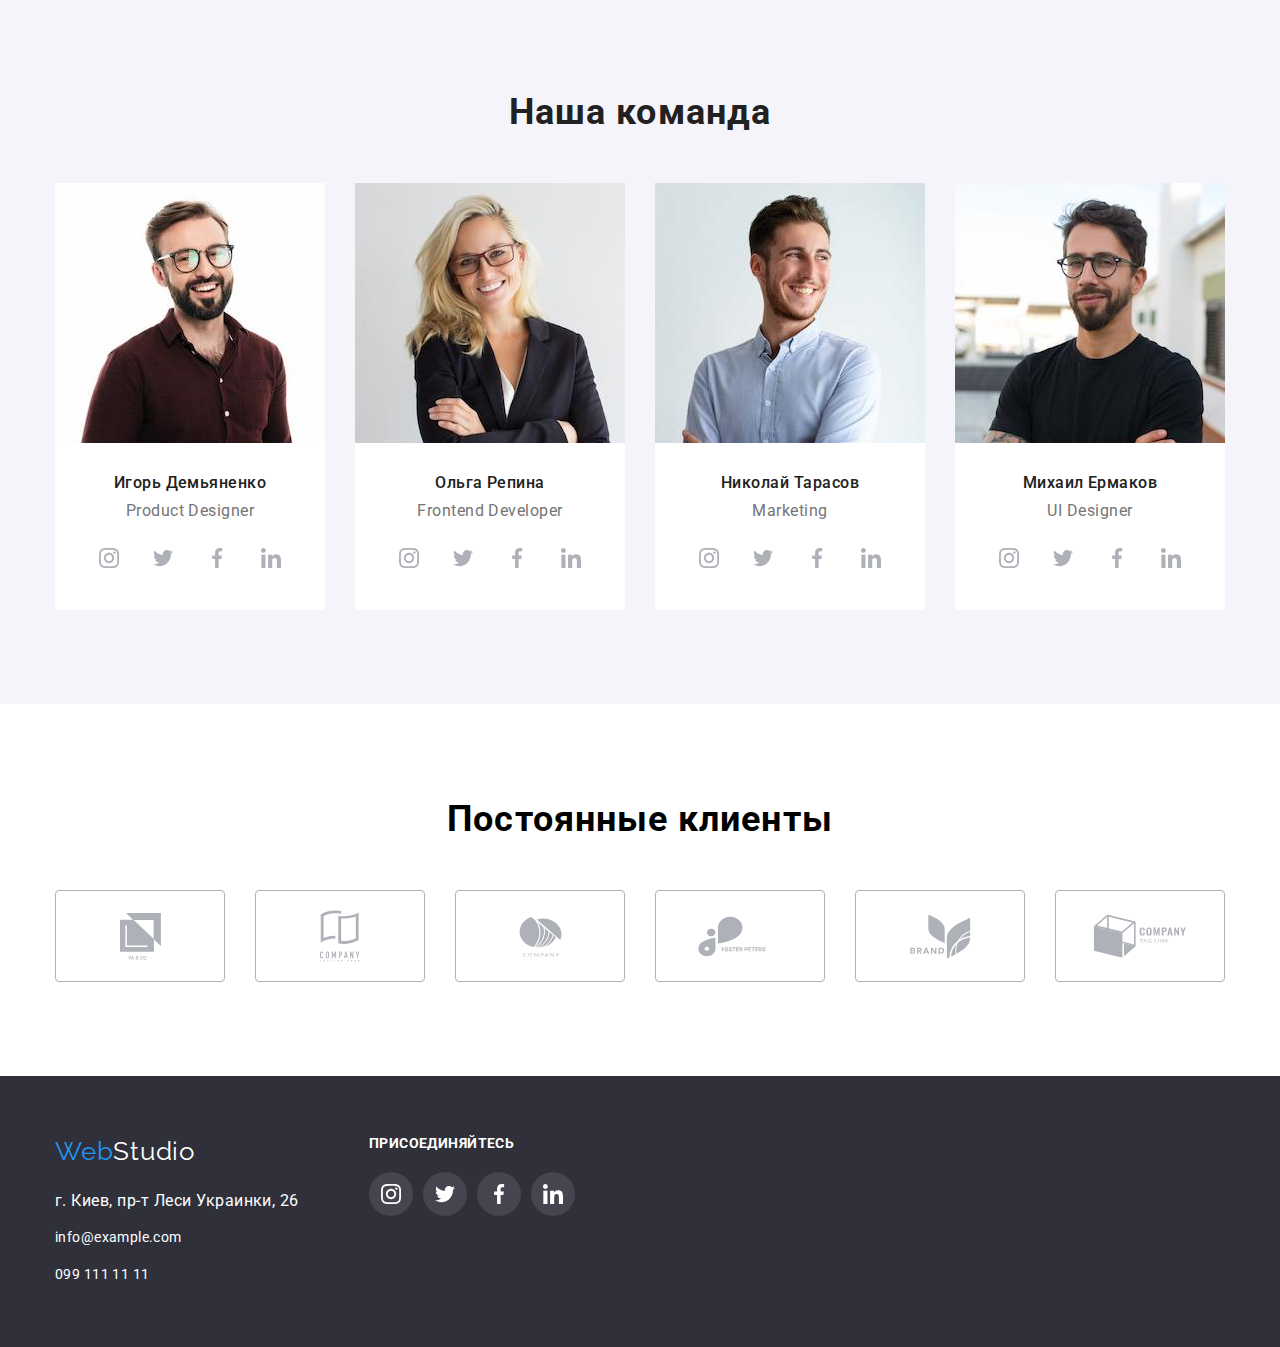
==== commit 0d17af27: "2" ====
--- a/index.html
+++ b/index.html
@@ -21,10 +21,10 @@
         </ul>     
 </nav>
         <ul class="page-header-contacts">
-    <li class="contacts"><a href="" class="mail"><svg class="mail" width="16" height="12">
+    <li class="contacts"><a href="" class="mail"><svg class="header-icon" width="16" height="12">
         <use href="./images/sprite.svg#icon-envelope"></use>
     </svg>info@devstudio.com</a></li>
-    <li class="contacts"><a href="" class="phone"><svg class="phone" width="10" height="16">
+    <li class="contacts"><a href="" class="phone"><svg class="header-icon" width="10" height="16">
         <use href="./images/sprite.svg#icon-smartphone"></use>
     </svg>+38 096 111 11 11</a></li>
         </ul>
--- a/css/style.css
+++ b/css/style.css
@@ -83,10 +83,13 @@
     display: flex;
     align-items: center; 
 }
+.header-icon{
+    fill: solid #757575;
+    margin-right: 10px;
+ }
 .phone::before:hover,
 .phone::before:focus{
     content:'';
-    margin-right: 10px;
     fill: currentColor;
 }
 .mail:hover,
@@ -431,7 +434,6 @@
 .block-social{
    width: 206px;
    height: 80px;
-   margin-bottom: 100px;
    margin-left: 70px;
 }
 .footer-social-link{
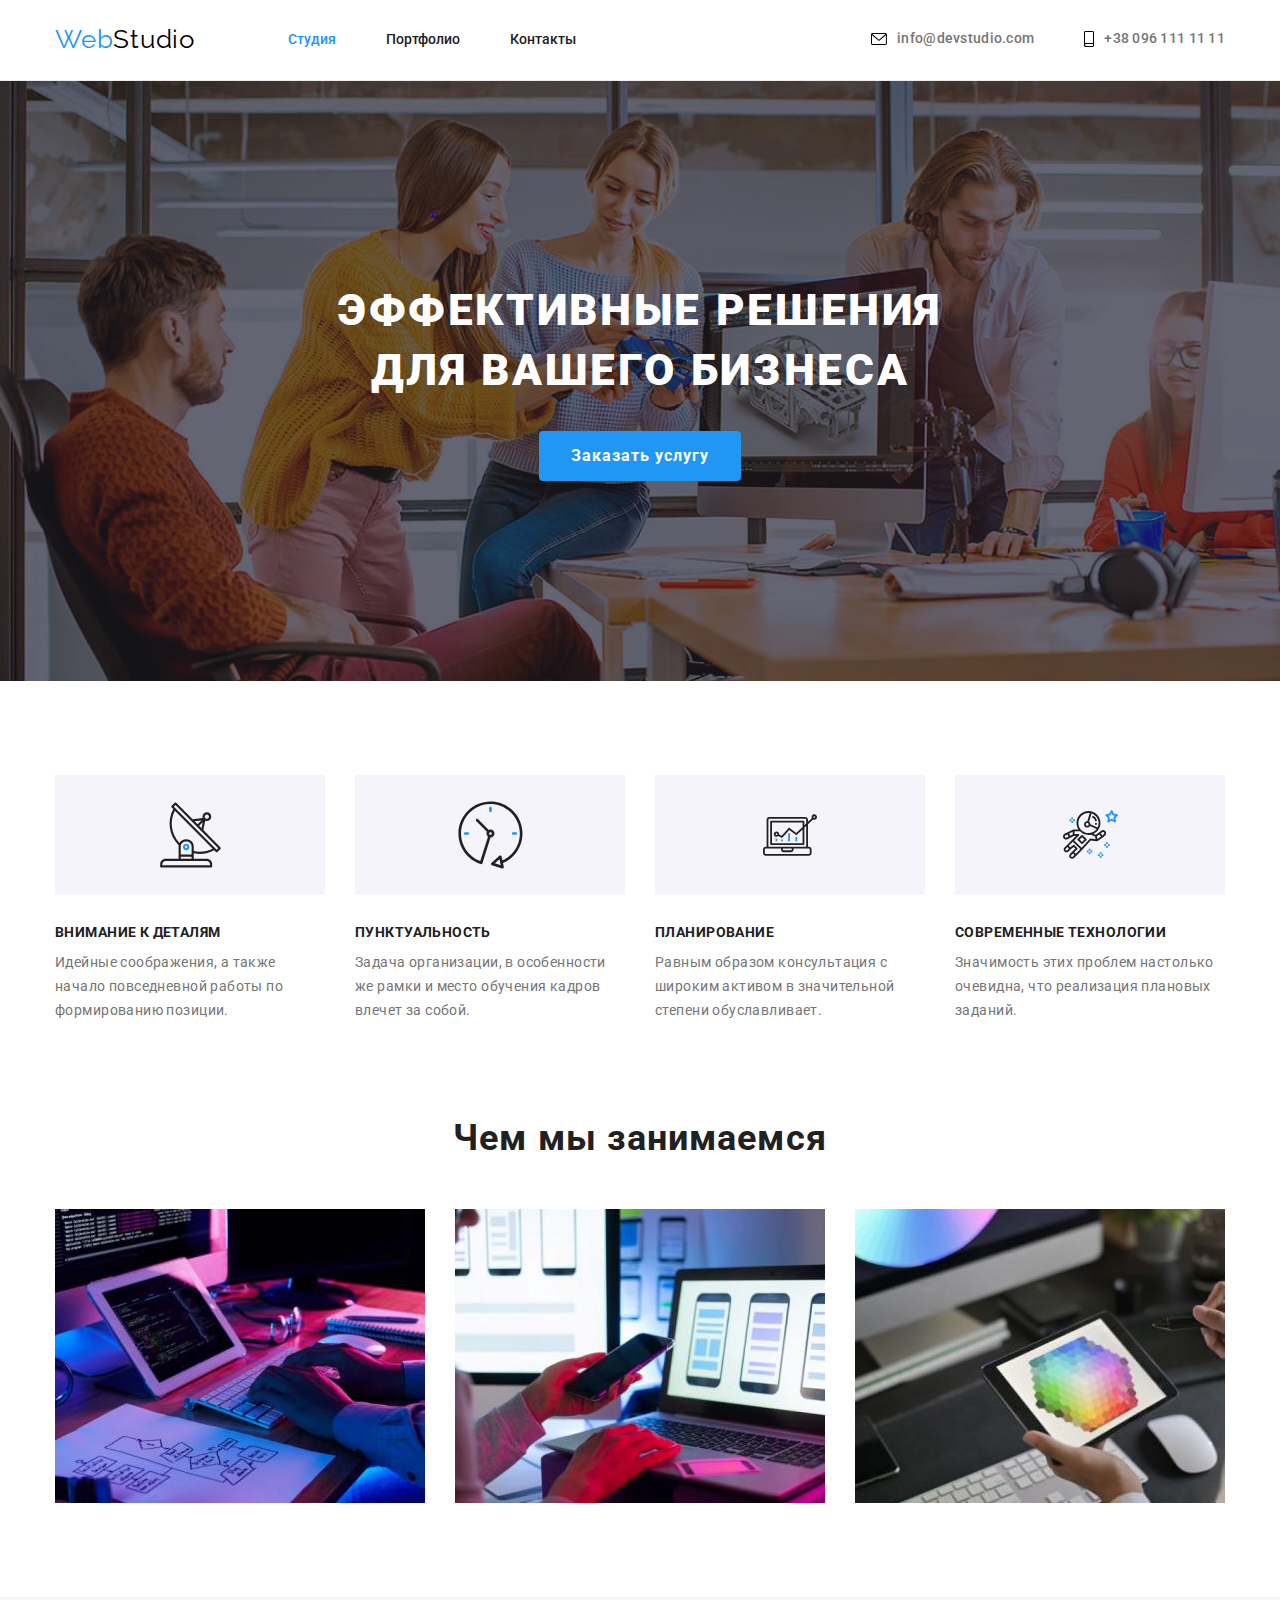
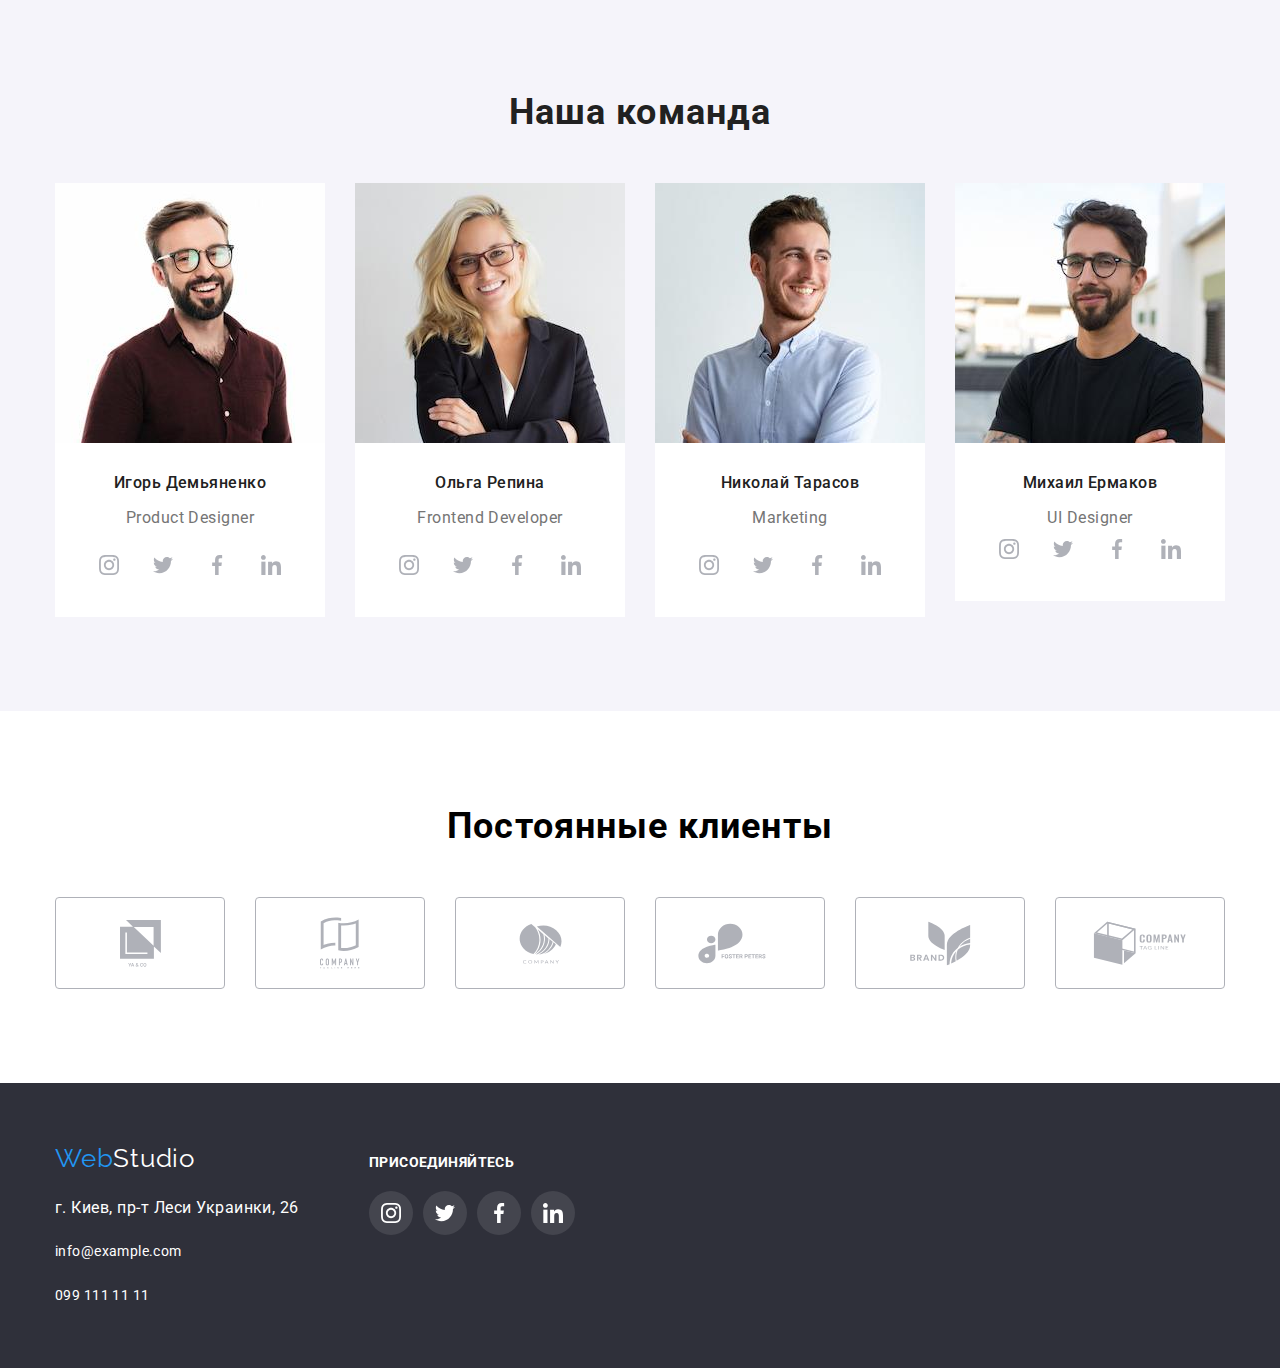
==== commit 3a87eed6: "1" ====
--- a/index.html
+++ b/index.html
@@ -21,10 +21,10 @@
         </ul>     
 </nav>
         <ul class="page-header-contacts">
-    <li class="contacts"><a href="" class="mail"><svg class="header-icon" width="16" height="12">
+    <li class="contacts"><a href="" class="mail"><svg class="mail header-icon" width="16" height="12">
         <use href="./images/sprite.svg#icon-envelope"></use>
     </svg>info@devstudio.com</a></li>
-    <li class="contacts"><a href="" class="phone"><svg class="header-icon" width="10" height="16">
+    <li class="contacts"><a href="" class="phone"><svg class="phone header-icon" width="10" height="16">
         <use href="./images/sprite.svg#icon-smartphone"></use>
     </svg>+38 096 111 11 11</a></li>
         </ul>
--- a/css/style.css
+++ b/css/style.css
@@ -138,6 +138,9 @@
     background-image: linear-gradient(rgba(47, 48, 58, 0.4), rgba(47, 48, 58, 0.4)), 
     url(../images/hero/bg.jpg);
     background-size: cover;
+    max-width: 1600px;
+    margin-left: auto;
+    margin-right: auto;
 }
 .hero-title{
     color: #FFFFFF;
@@ -223,11 +226,12 @@
 flex-basis: calc((100% - 60px)/3);
 }
 .section-icons{
+    display: flex;
+    align-items: center;
+    justify-content: center;
     height: 120px;
     background-color:#F5F4FA;
     margin-bottom: 30px;
-    padding-left: 102.34px;
-    padding-top: 25px;
 }
 .section-title{
     color: var(--primary-text-color);
@@ -272,7 +276,6 @@
     display: flex;
     justify-content: center;
     gap: 10px;
-    margin-top: 16px;
 }
 .social-list-link{
     display: flex;
@@ -295,20 +298,22 @@
     fill:#AFB1B8;
 }
 /* Partners */
+.partners{
+    padding-top: 94px;
+    padding-bottom: 94px;
+}
 .title-partners{
     font-size: 36px;
     font-weight: 700;
     line-height: 1.17;
     letter-spacing: 0.03em;
     text-align: center;
-    padding-top: 94px;
 }
 .partners-list{
     display: flex;
     justify-content: center;
     gap: 30px;
     margin-top: 50px;
-    padding-bottom: 94px;
 }
 .partner-list-link{
     display: flex;
@@ -326,7 +331,7 @@
 }
 .partner-list-link:hover,
 .partner-list-link:focus{
-    border: solid var(--accent-color);
+    border: 1px solid var(--accent-color);
 }
 .partner-list-link:hover .partner-list-icon,
 .partner-list-link:focus .partner-list-icon{
@@ -388,7 +393,7 @@
 }
 /* Contacts */
 .sub-title:not(:last-child){
-    margin-bottom: 9px;
+    margin-bottom: 16px;
 }
 .logo-footer{
     color: var(--accent-color);
@@ -454,6 +459,7 @@
 }
 .footer-general-container{
     display: flex;
+    align-items: baseline;
 }
 
 
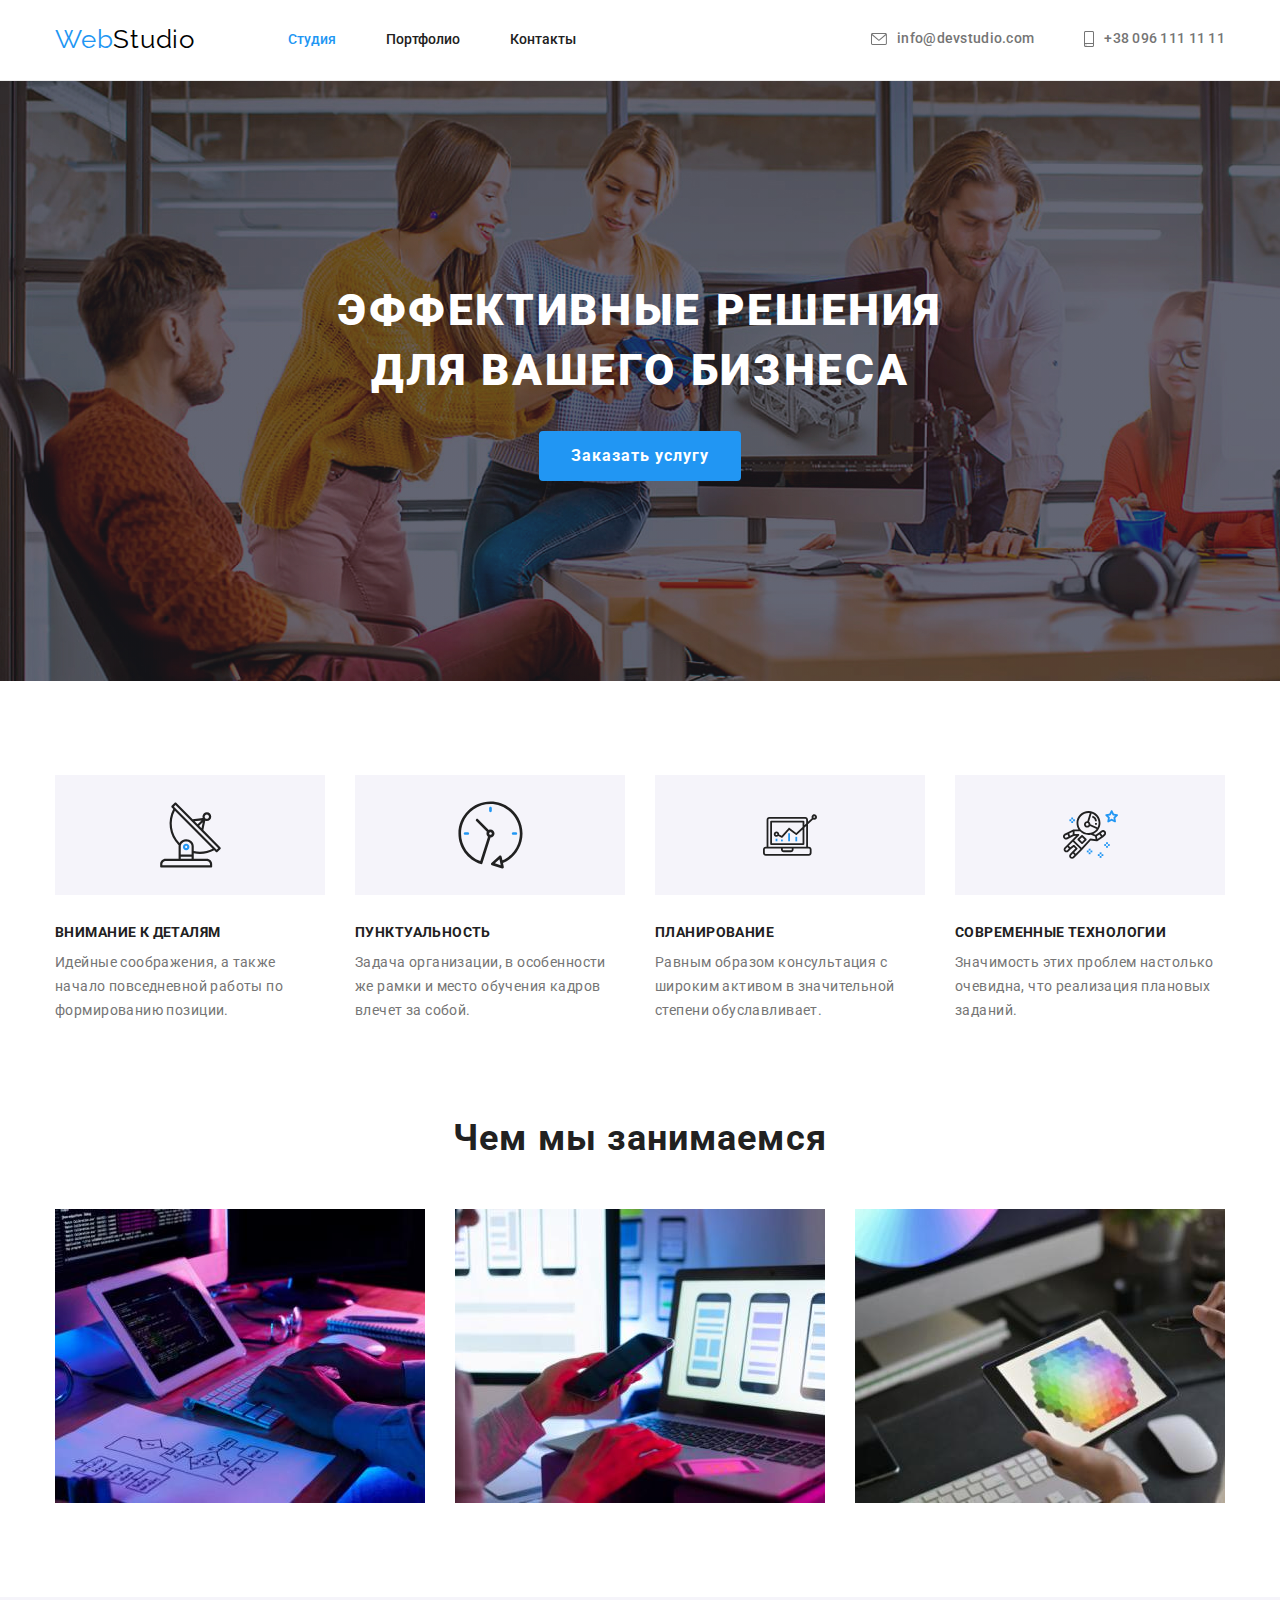
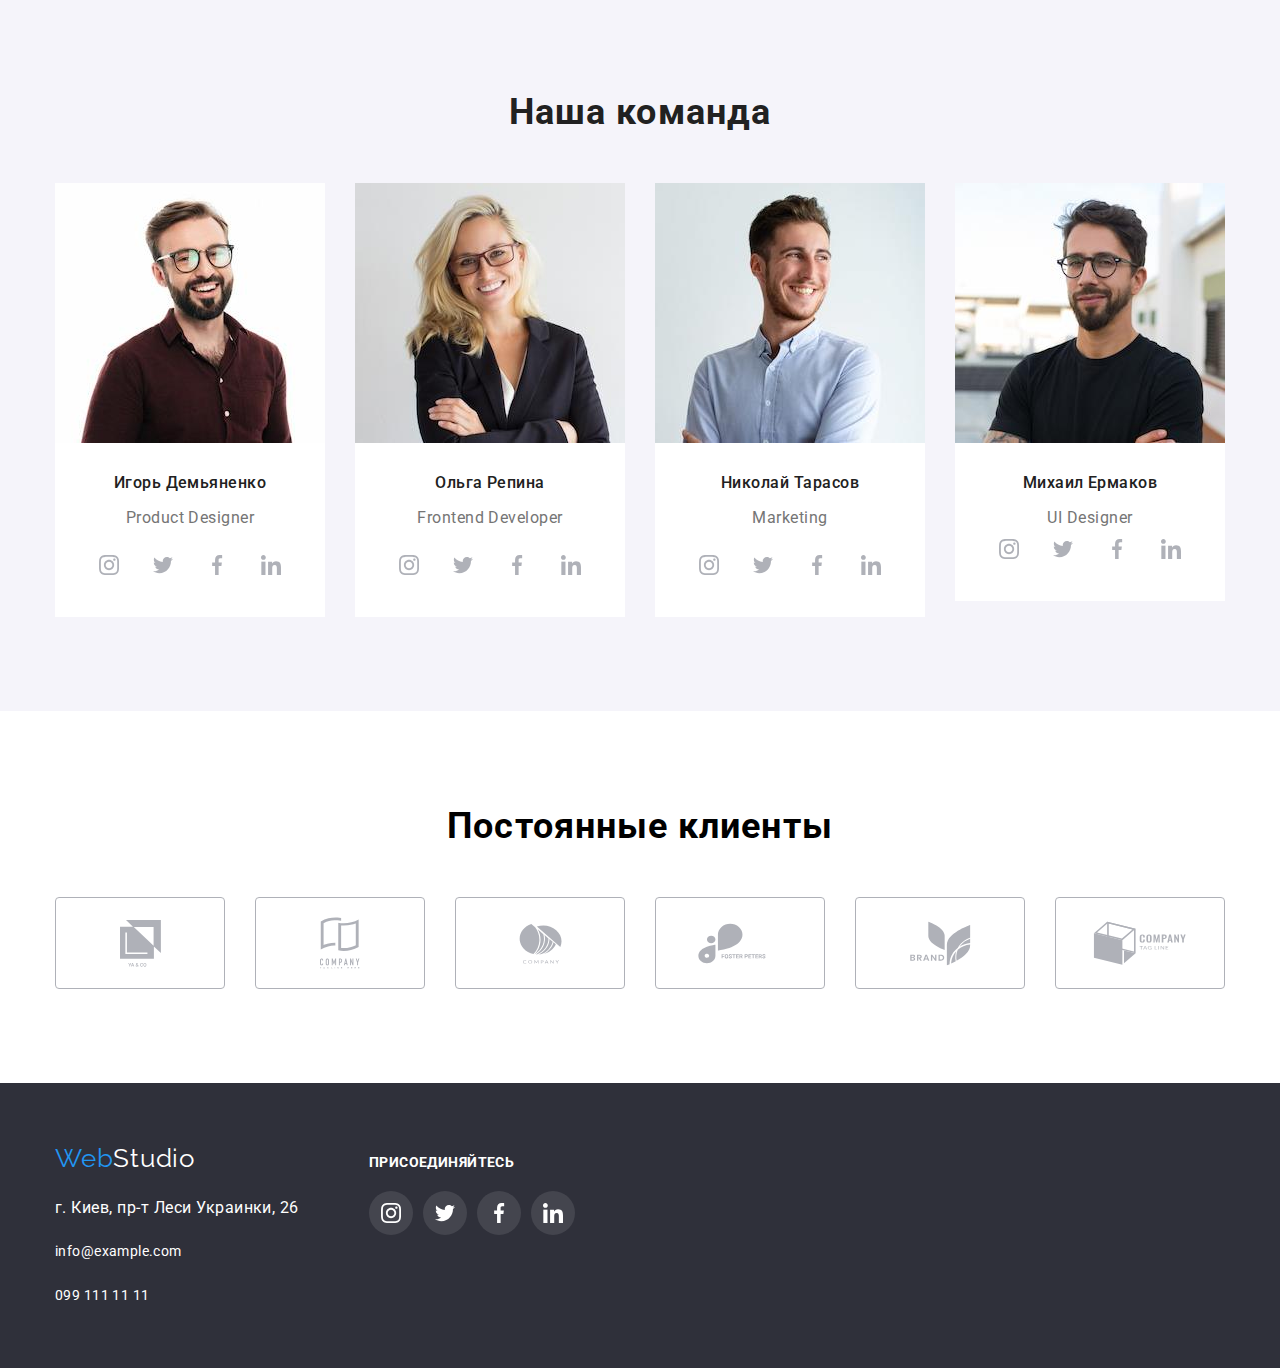
==== commit 0936fb21: "3" ====
--- a/index.html
+++ b/index.html
@@ -21,10 +21,13 @@
         </ul>     
 </nav>
         <ul class="page-header-contacts">
-    <li class="contacts"><a href="" class="mail"><svg class="mail header-icon" width="16" height="12">
+    <li class="contacts">
+    <a href="" class="mail"><svg class="header-icon" width="16" height="12">
         <use href="./images/sprite.svg#icon-envelope"></use>
-    </svg>info@devstudio.com</a></li>
-    <li class="contacts"><a href="" class="phone"><svg class="phone header-icon" width="10" height="16">
+    </svg>info@devstudio.com 
+        </a></li>
+    <li class="contacts">
+    <a href="" class="phone"><svg class="header-icon" width="10" height="16">
         <use href="./images/sprite.svg#icon-smartphone"></use>
     </svg>+38 096 111 11 11</a></li>
         </ul>
--- a/css/style.css
+++ b/css/style.css
@@ -84,14 +84,13 @@
     align-items: center; 
 }
 .header-icon{
-    fill: solid #757575;
+    fill: currentColor;
     margin-right: 10px;
  }
-.phone::before:hover,
-.phone::before:focus{
-    content:'';
-    fill: currentColor;
-}
+ .header-icon:hover,
+ .header-icon:focus{
+    fill: var(--accent-color);
+ }
 .mail:hover,
 .mail:focus{
     color: var(--accent-color);
